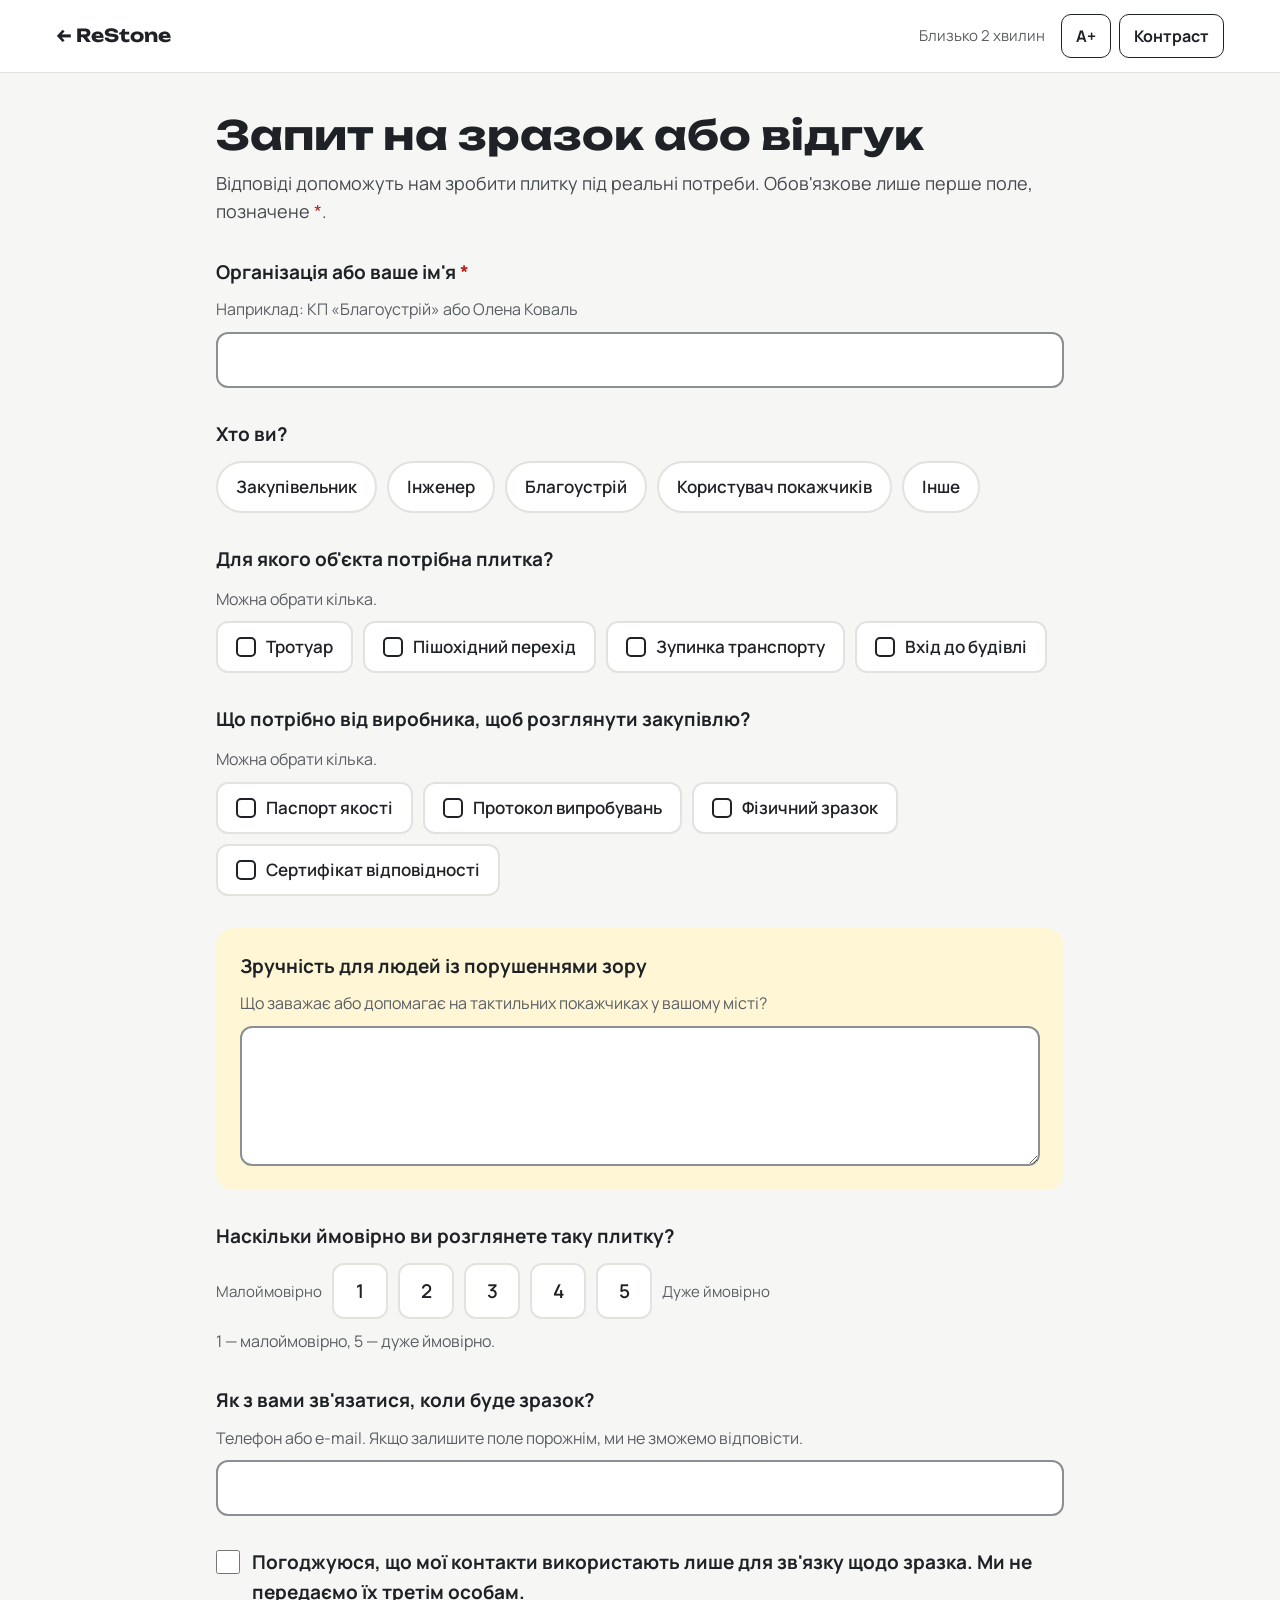
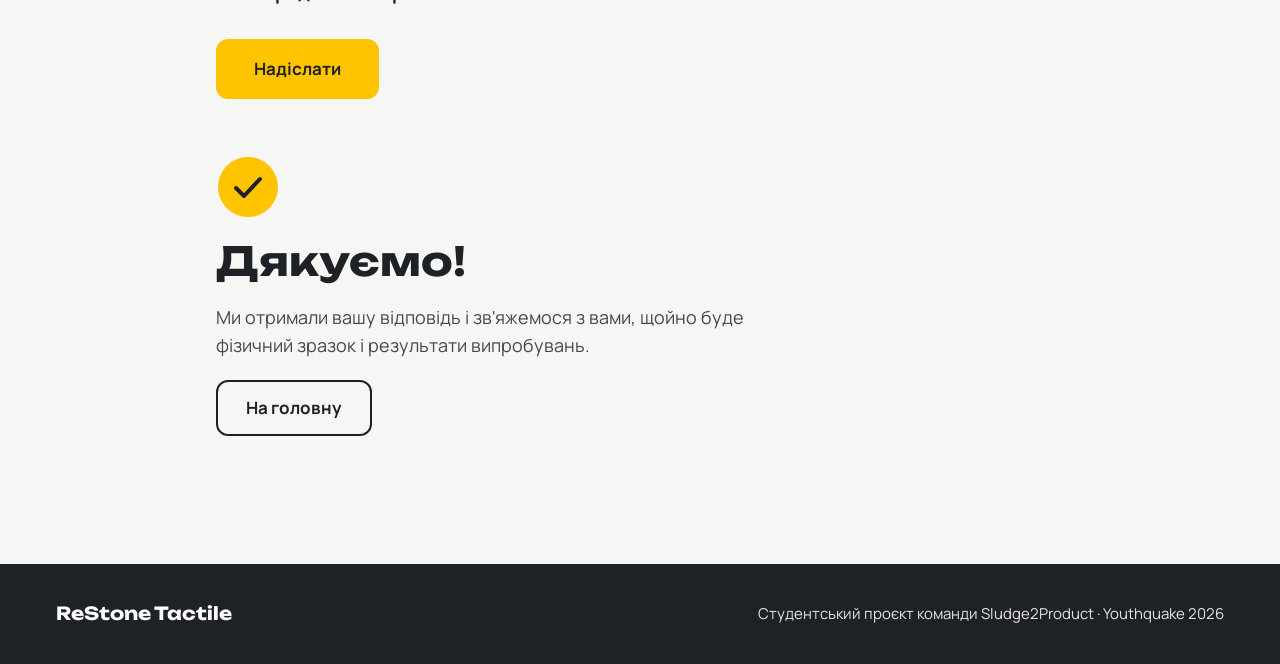
==== form.html @ ce175da4 "Сайт у корені репозиторію" ====
<!doctype html>
<html lang="uk">
<head>
<meta charset="utf-8">
<meta name="viewport" content="width=device-width, initial-scale=1">
<title>Запит на зразок або відгук — ReStone Tactile</title>
<meta name="description" content="Залиште запит на зразок тактильної плитки ReStone або розкажіть, що зручно на тактильних покажчиках у вашому місті.">
<meta name="theme-color" content="#FFC400">
<meta property="og:type" content="website">
<meta property="og:locale" content="uk_UA">
<meta property="og:title" content="Запит на зразок — ReStone Tactile">
<meta property="og:description" content="2 хвилини: розкажіть про об'єкт і потрібні документи.">
<meta property="og:image" content="img/og.jpg">
<link rel="icon" href="img/favicon.svg" type="image/svg+xml">
<script>
  (function () {
    try {
      var s = localStorage.getItem('rs-scale'); if (s && s !== '0') document.documentElement.setAttribute('data-scale', s);
      if (localStorage.getItem('rs-contrast') === 'high') document.documentElement.setAttribute('data-contrast', 'high');
    } catch (e) {}
  })();
</script>
<link rel="preconnect" href="https://fonts.googleapis.com">
<link rel="preconnect" href="https://fonts.gstatic.com" crossorigin>
<link href="https://fonts.googleapis.com/css2?family=Manrope:wght@400;500;600;700&family=Unbounded:wght@500;700&display=swap" rel="stylesheet">
<link rel="stylesheet" href="styles.css">
</head>
<body>
<a class="skip-link" href="#main">Перейти до форми</a>

<header class="site-header">
  <div class="wrap form-header-row">
    <a class="page-back" href="index.html"><span aria-hidden="true">←&nbsp;</span>ReStone<span class="visually-hidden"> — на головну</span></a>
    <span class="time-note">Близько 2 хвилин</span>
    <div class="tools">
      <button class="tool-btn" type="button" data-action="scale" aria-pressed="false" aria-label="Збільшити шрифт">A+</button>
      <button class="tool-btn" type="button" data-action="contrast" aria-pressed="false">Контраст</button>
    </div>
  </div>
</header>

<main id="main" class="form-page" tabindex="-1">

  <div id="form-view">
    <div class="form-head">
      <h1>Запит на зразок або відгук</h1>
      <p>Відповіді допоможуть нам зробити плитку під реальні потреби. Обов'язкове лише перше поле, позначене <span class="req" aria-hidden="true">*</span>.</p>
    </div>

    <div class="error-summary" id="error-summary" role="alert" tabindex="-1" hidden>
      <h2>Перевірте, будь ласка:</h2>
      <ul id="error-list"></ul>
    </div>

    <form class="form" id="request-form" novalidate>

      <div class="field">
        <label for="org">Організація або ваше ім'я <span class="req" aria-hidden="true">*</span></label>
        <span class="help" id="org-help">Наприклад: КП «Благоустрій» або Олена Коваль</span>
        <input class="input" id="org" name="org" type="text" autocomplete="organization" required aria-required="true" aria-describedby="org-help org-error">
        <span class="error-text" id="org-error"></span>
      </div>

      <fieldset class="field">
        <legend>Хто ви?</legend>
        <div class="choices">
          <label class="choice pill-choice"><input type="radio" name="role" value="Закупівельник"><span>Закупівельник</span></label>
          <label class="choice pill-choice"><input type="radio" name="role" value="Інженер"><span>Інженер</span></label>
          <label class="choice pill-choice"><input type="radio" name="role" value="Благоустрій"><span>Благоустрій</span></label>
          <label class="choice pill-choice"><input type="radio" name="role" value="Користувач покажчиків"><span>Користувач покажчиків</span></label>
          <label class="choice pill-choice"><input type="radio" name="role" value="Інше"><span>Інше</span></label>
        </div>
      </fieldset>

      <fieldset class="field">
        <legend>Для якого об'єкта потрібна плитка?</legend>
        <span class="help">Можна обрати кілька.</span>
        <div class="choices">
          <label class="choice"><input type="checkbox" name="objects" value="Тротуар"><span>Тротуар</span></label>
          <label class="choice"><input type="checkbox" name="objects" value="Пішохідний перехід"><span>Пішохідний перехід</span></label>
          <label class="choice"><input type="checkbox" name="objects" value="Зупинка транспорту"><span>Зупинка транспорту</span></label>
          <label class="choice"><input type="checkbox" name="objects" value="Вхід до будівлі"><span>Вхід до будівлі</span></label>
        </div>
      </fieldset>

      <fieldset class="field">
        <legend>Що потрібно від виробника, щоб розглянути закупівлю?</legend>
        <span class="help">Можна обрати кілька.</span>
        <div class="choices">
          <label class="choice"><input type="checkbox" name="docs" value="Паспорт якості"><span>Паспорт якості</span></label>
          <label class="choice"><input type="checkbox" name="docs" value="Протокол випробувань"><span>Протокол випробувань</span></label>
          <label class="choice"><input type="checkbox" name="docs" value="Фізичний зразок"><span>Фізичний зразок</span></label>
          <label class="choice"><input type="checkbox" name="docs" value="Сертифікат відповідності"><span>Сертифікат відповідності</span></label>
        </div>
      </fieldset>

      <div class="field hint-box">
        <label for="access">Зручність для людей із порушеннями зору</label>
        <span class="help" id="access-help">Що заважає або допомагає на тактильних покажчиках у вашому місті?</span>
        <textarea class="textarea" id="access" name="access" rows="4" maxlength="2000" aria-describedby="access-help"></textarea>
      </div>

      <fieldset class="field">
        <legend>Наскільки ймовірно ви розглянете таку плитку?</legend>
        <div class="scale">
          <span class="scale-label" aria-hidden="true">Малоймовірно</span>
          <label class="choice"><input type="radio" name="score" value="1"><span><span class="visually-hidden">Оцінка </span>1</span></label>
          <label class="choice"><input type="radio" name="score" value="2"><span><span class="visually-hidden">Оцінка </span>2</span></label>
          <label class="choice"><input type="radio" name="score" value="3"><span><span class="visually-hidden">Оцінка </span>3</span></label>
          <label class="choice"><input type="radio" name="score" value="4"><span><span class="visually-hidden">Оцінка </span>4</span></label>
          <label class="choice"><input type="radio" name="score" value="5"><span><span class="visually-hidden">Оцінка </span>5</span></label>
          <span class="scale-label" aria-hidden="true">Дуже ймовірно</span>
        </div>
        <span class="help">1 — малоймовірно, 5 — дуже ймовірно.</span>
      </fieldset>

      <div class="field">
        <label for="contact">Як з вами зв'язатися, коли буде зразок?</label>
        <span class="help" id="contact-help">Телефон або e-mail. Якщо залишите поле порожнім, ми не зможемо відповісти.</span>
        <input class="input" id="contact" name="contact" type="text" autocomplete="email" inputmode="email" aria-describedby="contact-help contact-error">
        <span class="error-text" id="contact-error"></span>
      </div>

      <div class="field">
        <label class="consent" for="consent">
          <input type="checkbox" id="consent" name="consent" value="так" aria-describedby="consent-error">
          <span>Погоджуюся, що мої контакти використають лише для зв'язку щодо зразка. Ми не передаємо їх третім особам.</span>
        </label>
        <span class="error-text" id="consent-error"></span>
      </div>

      <!-- Пастка для спам-ботів: людина це поле не бачить -->
      <div class="hp" aria-hidden="true">
        <label for="website">Не заповнюйте це поле</label>
        <input type="text" id="website" name="website" tabindex="-1" autocomplete="off">
      </div>

      <div class="submit-row">
        <button class="btn btn-primary" type="submit" id="submit-btn" style="min-height:60px;padding:0 36px">Надіслати</button>
        <span class="form-status" id="form-status" role="status" aria-live="polite"></span>
      </div>
    </form>
  </div>

  <div class="thanks" id="thanks-view" hidden>
    <svg width="64" height="64" viewBox="0 0 64 64" aria-hidden="true"><circle cx="32" cy="32" r="30" fill="#FFC400"/><path d="M20 33l8 8 16-17" fill="none" stroke="#1E2226" stroke-width="4" stroke-linecap="round" stroke-linejoin="round"/></svg>
    <h1 tabindex="-1" id="thanks-title">Дякуємо!</h1>
    <p>Ми отримали вашу відповідь і зв'яжемося з вами, щойно буде фізичний зразок і результати випробувань.</p>
    <a class="btn btn-outline" href="index.html">На головну</a>
  </div>

</main>

<footer class="site-footer">
  <div class="wrap footer-row">
    <span class="footer-brand">ReStone Tactile</span>
    <p>Студентський проєкт команди Sludge2Product · Youthquake 2026</p>
  </div>
</footer>

<script src="config.js"></script>
<script src="app.js" defer></script>
</body>
</html>
---- styles.css ----
/* ReStone Tactile — стилі. Mobile-first, без фреймворків. */

:root {
  --bg: #F6F6F4;
  --surface: #FFFFFF;
  --surface-2: #ECEBE6;
  --text: #1E2226;
  --text-2: #44494E;
  --text-3: #5A5F64;
  --line: #E2E2DE;
  --line-strong: #8A8F94;
  --accent: #FFC400;          /* лише як фон під темним текстом */
  --on-accent: #1E2226;
  --badge: #FFF1C2;
  --dark: #1E2226;
  --on-dark: #FFFFFF;
  --on-dark-2: #E4E4E0;
  --note: #F3F2F1;
  --hint: #FFF6D6;
  --error: #B3261E;
  --error-bg: #FDECEA;
  --focus: #1E2226;
  --radius: 12px;
  --radius-lg: 18px;
  --wrap: 1200px;
  --gutter: 16px;
  --font-head: "Unbounded", "Manrope", system-ui, sans-serif;
  --font-body: "Manrope", system-ui, -apple-system, "Segoe UI", Roboto, sans-serif;
}

/* Висококонтрастна тема (кнопка «Контраст») */
html[data-contrast="high"] {
  --bg: #000000;
  --surface: #000000;
  --surface-2: #111111;
  --text: #FFFFFF;
  --text-2: #FFFFFF;
  --text-3: #FFFFFF;
  --line: #FFFFFF;
  --line-strong: #FFFFFF;
  --accent: #FFD500;
  --on-accent: #000000;
  --badge: #FFD500;
  --dark: #000000;
  --on-dark: #FFFFFF;
  --on-dark-2: #FFFFFF;
  --note: #000000;
  --hint: #000000;
  --error: #FF8A80;
  --error-bg: #000000;
  --focus: #FFD500;
}
html[data-contrast="high"] .card,
html[data-contrast="high"] .note,
html[data-contrast="high"] .spec,
html[data-contrast="high"] .hint-box,
html[data-contrast="high"] .step-row,
html[data-contrast="high"] .tile-frame { border: 2px solid #FFFFFF; }
html[data-contrast="high"] .badge { color: #000000; }

*, *::before, *::after { box-sizing: border-box; }

html {
  font-size: 100%;
  -webkit-text-size-adjust: 100%;
  scroll-behavior: smooth;
}
html[data-scale="1"] { font-size: 115%; }
html[data-scale="2"] { font-size: 130%; }

body {
  margin: 0;
  background: var(--bg);
  color: var(--text);
  font-family: var(--font-body);
  font-size: 1.125rem;   /* 18px */
  line-height: 1.55;
}

img { max-width: 100%; height: auto; display: block; }
a { color: inherit; }
a:hover { text-decoration-thickness: 2px; }
h1, h2, h3 { margin: 0; line-height: 1.12; }
p { margin: 0; }

:focus-visible {
  outline: 3px solid var(--focus);
  outline-offset: 3px;
  border-radius: 4px;
}

.wrap {
  max-width: var(--wrap);
  margin: 0 auto;
  padding: 0 var(--gutter);
}

.skip-link {
  position: absolute;
  left: 8px;
  top: -100px;
  z-index: 100;
  padding: 12px 18px;
  background: var(--accent);
  color: var(--on-accent);
  font-weight: 700;
  border-radius: 8px;
}
.skip-link:focus { top: 8px; }

.visually-hidden {
  position: absolute !important;
  width: 1px; height: 1px;
  padding: 0; margin: -1px;
  overflow: hidden; clip: rect(0 0 0 0);
  white-space: nowrap; border: 0;
}

/* ---------- Кнопки ---------- */
.btn {
  display: inline-flex;
  align-items: center;
  justify-content: center;
  gap: 8px;
  min-height: 56px;
  padding: 0 28px;
  border-radius: var(--radius);
  border: 2px solid transparent;
  font: 700 1.0625rem/1.2 var(--font-body);
  text-decoration: none;
  cursor: pointer;
}
.btn-primary { background: var(--accent); color: var(--on-accent); }
.btn-primary:hover { filter: brightness(0.95); }
.btn-dark { background: var(--dark); color: var(--on-dark); }
html[data-contrast="high"] .btn-dark { border-color: #FFFFFF; }
.btn-outline { background: transparent; color: var(--text); border-color: var(--text); }
.btn-sm { min-height: 44px; padding: 0 16px; font-size: 1rem; border-radius: 10px; }

/* ---------- Шапка ---------- */
.site-header {
  position: sticky;
  top: 0;
  z-index: 50;
  background: var(--surface);
  border-bottom: 1px solid var(--line);
}
.header-row {
  display: flex;
  align-items: center;
  gap: 16px;
  min-height: 72px;
  flex-wrap: wrap;
  padding-top: 8px;
  padding-bottom: 8px;
}
.logo {
  display: inline-flex;
  align-items: center;
  gap: 10px;
  font-family: var(--font-head);
  font-weight: 700;
  font-size: 1.25rem;
  text-decoration: none;
  min-height: 44px;
}
.logo svg { flex: 0 0 auto; }

.nav-toggle {
  margin-left: auto;
  display: inline-flex;
  align-items: center;
  gap: 8px;
  min-height: 44px;
  padding: 0 14px;
  border: 1.5px solid var(--text);
  border-radius: 10px;
  background: var(--surface);
  color: var(--text);
  font: 600 1rem var(--font-body);
  cursor: pointer;
}
.nav-panel {
  display: none;
  flex-basis: 100%;
  flex-direction: column;
  gap: 16px;
  padding: 8px 0 16px;
}
.nav-panel.is-open { display: flex; }
.main-nav ul {
  list-style: none;
  margin: 0;
  padding: 0;
  display: flex;
  flex-direction: column;
  gap: 4px;
}
.main-nav a {
  display: flex;
  align-items: center;
  min-height: 48px;
  padding: 0 4px;
  font-weight: 500;
  font-size: 1.0625rem;
  text-decoration: none;
}
.main-nav a:hover { text-decoration: underline; }
.tools { display: flex; flex-wrap: wrap; gap: 8px; }
.tool-btn {
  min-height: 44px;
  min-width: 44px;
  padding: 0 14px;
  border: 1.5px solid var(--text);
  border-radius: 10px;
  background: var(--surface);
  color: var(--text);
  font: 700 1rem var(--font-body);
  cursor: pointer;
}
.tool-btn[aria-pressed="true"] { background: var(--text); color: var(--bg); }

@media (min-width: 960px) {
  .nav-toggle { display: none; }
  .nav-panel {
    display: flex;
    flex-basis: auto;
    flex: 1 1 auto;
    flex-direction: row;
    align-items: center;
    justify-content: space-between;
    padding: 0;
  }
  .main-nav { margin-left: 24px; }
  .main-nav ul { flex-direction: row; gap: 28px; }
}

/* ---------- Секції ---------- */
section[id], main[id] { scroll-margin-top: 96px; }
.section { padding: 56px 0; }
.section-white { background: var(--surface); border-top: 1px solid var(--line); border-bottom: 1px solid var(--line); }
.section-title {
  font-family: var(--font-head);
  font-weight: 500;
  font-size: 1.75rem;
  margin-bottom: 12px;
}
.section-lead { color: var(--text-3); font-size: 1.0625rem; margin-bottom: 28px; max-width: 40em; }

/* ---------- Hero ---------- */
.hero { padding: 40px 0 32px; }
.hero-grid { display: grid; gap: 40px; align-items: center; }
.hero-text { display: flex; flex-direction: column; gap: 22px; }
.pill {
  align-self: flex-start;
  padding: 8px 14px;
  border-radius: 999px;
  background: var(--surface);
  border: 1px solid var(--line);
  font-size: 0.9375rem;
  font-weight: 500;
}
.hero h1 {
  font-family: var(--font-head);
  font-weight: 700;
  font-size: 2.25rem;
  letter-spacing: -0.01em;
}
.hero-sub { font-size: 1.25rem; color: var(--text-2); max-width: 34em; }
.hero-actions { display: flex; flex-wrap: wrap; gap: 12px; padding-top: 4px; }

.tile-figure { margin: 0; display: flex; flex-direction: column; align-items: center; gap: 12px; }
.tile-frame {
  width: 100%;
  max-width: 520px;
  aspect-ratio: 1;
  background: var(--surface-2);
  border-radius: 28px;
  display: flex;
  align-items: center;
  justify-content: center;
  overflow: hidden;
}
.tile-frame img { width: 86%; }
.tile-figure figcaption { font-size: 0.9375rem; color: var(--text-3); }

@media (min-width: 960px) {
  .hero { padding: 72px 0 48px; }
  .hero-grid { grid-template-columns: 1.15fr 1fr; gap: 56px; }
  .hero h1 { font-size: 3.5rem; }
  .section { padding: 72px 0; }
  .section-title { font-size: 2.125rem; }
}

/* Анімації: лише поява і повільне «дихання» плитки */
@keyframes tileIn { from { opacity: 0; transform: translateY(16px); } to { opacity: 1; transform: none; } }
@keyframes tileFloat { 0%, 100% { transform: translateY(0); } 50% { transform: translateY(-7px); } }
.tile-frame { animation: tileIn .8s ease-out both; }
.tile-frame img { animation: tileFloat 7s ease-in-out 1s infinite; }
@media (prefers-reduced-motion: reduce) {
  html { scroll-behavior: auto; }
  .tile-frame, .tile-frame img { animation: none; }
}

/* ---------- Плашка «в розробці» ---------- */
.note {
  display: flex;
  gap: 16px;
  align-items: flex-start;
  padding: 22px 24px;
  background: var(--note);
  border-radius: var(--radius);
  border-left: 6px solid var(--text);
}
.note svg { flex: 0 0 auto; margin-top: 2px; }
.note p { font-size: 1.125rem; }

/* ---------- Кроки ---------- */
.steps { list-style: none; margin: 0; padding: 0; display: grid; gap: 20px; }
.steps li { display: flex; gap: 18px; align-items: flex-start; }
.step-num {
  flex: 0 0 52px;
  height: 52px;
  border-radius: 50%;
  background: var(--dark);
  color: var(--on-dark);
  display: flex;
  align-items: center;
  justify-content: center;
  font-family: var(--font-head);
  font-weight: 700;
  font-size: 1.25rem;
}
html[data-contrast="high"] .step-num { border: 2px solid #FFFFFF; }
.steps strong { display: block; font-size: 1.25rem; margin-bottom: 2px; }
.steps span { color: var(--text-2); }
@media (min-width: 960px) { .steps { grid-template-columns: repeat(3, 1fr); gap: 28px; } }

/* ---------- Картки ---------- */
.cards { display: grid; gap: 20px; }
.card {
  padding: 28px;
  border-radius: var(--radius-lg);
  background: var(--bg);
  display: flex;
  flex-direction: column;
  gap: 12px;
}
.card h3 { font-size: 1.375rem; }
.card p { color: var(--text-2); }
.card-dark { background: var(--dark); color: var(--on-dark); }
.card-dark h3 { color: var(--accent); }
.card-dark p { color: var(--on-dark-2); }
.card-dark a { color: var(--accent); font-weight: 700; display: inline-flex; min-height: 44px; align-items: center; }
@media (min-width: 960px) { .cards { grid-template-columns: repeat(3, 1fr); } }

/* ---------- Характеристики ---------- */
.specs-grid { display: grid; gap: 48px; }
@media (min-width: 960px) { .specs-grid { grid-template-columns: 1.3fr 1fr; } }
.spec {
  background: var(--surface);
  border: 1px solid var(--line);
  border-radius: var(--radius-lg);
  overflow-x: auto;
}
.spec table { width: 100%; border-collapse: collapse; }
.spec caption { text-align: left; padding: 18px 20px 0; color: var(--text-3); font-size: 0.9375rem; }
.spec th, .spec td { padding: 16px 20px; text-align: left; vertical-align: top; border-bottom: 1px solid var(--line); }
.spec tr:last-child th, .spec tr:last-child td { border-bottom: 0; }
.spec thead th { font-size: 0.9375rem; color: var(--text-3); font-weight: 600; }
.spec tbody th { font-weight: 500; }
.spec td.val { font-weight: 700; }
.badge {
  display: inline-block;
  padding: 4px 10px;
  border-radius: 999px;
  background: var(--badge);
  color: var(--text);
  font-size: 0.875rem;
  font-weight: 700;
  white-space: nowrap;
}

.path { list-style: none; margin: 0; padding: 0; display: flex; flex-direction: column; gap: 12px; }
.step-row {
  display: flex;
  gap: 16px;
  align-items: center;
  padding: 18px 20px;
  border-radius: 14px;
  background: var(--surface);
  border: 1px solid var(--line);
}
.step-row b { font-family: var(--font-head); font-size: 1.25rem; min-width: 1.2em; }
.step-row.is-now { background: var(--accent); color: var(--on-accent); border-color: var(--accent); font-weight: 700; }

/* ---------- Підвал ---------- */
.site-footer { background: var(--dark); color: var(--on-dark-2); }
html[data-contrast="high"] .site-footer { border-top: 2px solid #FFFFFF; }
.footer-row {
  display: flex;
  flex-wrap: wrap;
  gap: 16px 32px;
  justify-content: space-between;
  align-items: center;
  padding-top: 36px;
  padding-bottom: 36px;
}
.footer-brand { font-family: var(--font-head); font-weight: 700; color: var(--on-dark); font-size: 1.125rem; }
.site-footer p { font-size: 0.9375rem; }
.site-footer a { color: var(--on-dark); }

/* ---------- Форма ---------- */
.form-page { max-width: 880px; margin: 0 auto; padding: 40px var(--gutter) 72px; }
.form-head { display: flex; flex-direction: column; gap: 12px; margin-bottom: 32px; }
.form-head h1 { font-family: var(--font-head); font-weight: 700; font-size: 2rem; }
.form-head p { color: var(--text-2); }
@media (min-width: 960px) { .form-head h1 { font-size: 2.5rem; } }

.form { display: flex; flex-direction: column; gap: 32px; }
.field { display: flex; flex-direction: column; gap: 10px; }
.field > label, legend { font-size: 1.1875rem; font-weight: 700; }
.req { color: var(--error); }
html[data-contrast="high"] .req { color: var(--accent); }
.help { font-size: 1rem; color: var(--text-3); }
fieldset { border: 0; margin: 0; padding: 0; min-width: 0; }
legend { padding: 0 0 12px; }

.input, .textarea {
  width: 100%;
  min-height: 56px;
  padding: 0 18px;
  border: 2px solid var(--line-strong);
  border-radius: var(--radius);
  background: var(--surface);
  color: var(--text);
  font: 400 1.125rem var(--font-body);
}
.textarea { padding: 14px 18px; min-height: 140px; resize: vertical; line-height: 1.5; }
.input:focus-visible, .textarea:focus-visible { outline-offset: 1px; }
.input[aria-invalid="true"] { border-color: var(--error); }

.choices { display: flex; flex-wrap: wrap; gap: 10px; }
.choice { position: relative; }
.choice input {
  position: absolute;
  opacity: 0;
  width: 1px; height: 1px;
}
.choice span {
  display: inline-flex;
  align-items: center;
  gap: 10px;
  min-height: 52px;
  padding: 0 18px;
  border: 2px solid var(--line);
  border-radius: var(--radius);
  background: var(--surface);
  font-size: 1.0625rem;
  font-weight: 600;
  cursor: pointer;
}
.choice.pill-choice span { border-radius: 999px; }
.choice input:checked + span { background: var(--text); color: var(--bg); border-color: var(--text); }
.choice input:focus-visible + span { outline: 3px solid var(--focus); outline-offset: 3px; }
.choice input[type="checkbox"] + span::before {
  content: "";
  width: 20px; height: 20px;
  border: 2px solid currentColor;
  border-radius: 5px;
  flex: 0 0 auto;
}
.choice input[type="checkbox"]:checked + span::before {
  background: var(--accent);
  border-color: var(--accent);
  box-shadow: inset 0 0 0 3px var(--text);
}

.scale { display: flex; flex-wrap: wrap; gap: 10px; align-items: center; }
.scale .choice span { width: 56px; min-height: 56px; justify-content: center; padding: 0; font-size: 1.1875rem; }
.scale .choice input:checked + span { background: var(--accent); color: var(--on-accent); border-color: var(--text); }
.scale-label { font-size: 0.9375rem; color: var(--text-3); }

.hint-box { padding: 24px; background: var(--hint); border-radius: var(--radius-lg); }

.consent { display: flex; gap: 12px; align-items: flex-start; font-size: 1rem; }
.consent input { width: 24px; height: 24px; margin: 2px 0 0; flex: 0 0 auto; accent-color: var(--text); }

.error-text { color: var(--error); font-weight: 600; font-size: 1rem; }
.error-text:empty { display: none; }
.error-summary {
  margin-bottom: 28px;
  padding: 20px 24px;
  border: 3px solid var(--error);
  border-radius: var(--radius);
  background: var(--error-bg);
}
.error-summary h2 { font-size: 1.25rem; margin-bottom: 8px; }
.error-summary ul { margin: 0; padding-left: 20px; }
.error-summary a { font-weight: 700; color: var(--error); }

.hp { position: absolute; left: -9999px; width: 1px; height: 1px; overflow: hidden; }

.submit-row { display: flex; flex-wrap: wrap; gap: 16px; align-items: center; }
.btn[disabled] { opacity: .6; cursor: wait; }
.form-status { font-weight: 600; }

.thanks { display: flex; flex-direction: column; gap: 20px; align-items: flex-start; padding: 56px 0; }
.thanks h1 { font-family: var(--font-head); font-weight: 700; font-size: 2.5rem; }
.thanks p { color: var(--text-2); max-width: 32em; }

.page-back { display: inline-flex; align-items: center; min-height: 44px; font-family: var(--font-head); font-weight: 700; text-decoration: none; }
.time-note { font-size: 0.9375rem; color: var(--text-3); margin-left: auto; }
.form-header-row { display: flex; align-items: center; gap: 16px; flex-wrap: wrap; min-height: 72px; }

/* Сітки: дозволити вмісту стискатися */
.hero-grid > *, .specs-grid > * { min-width: 0; }

/* Таблиця характеристик на вузьких екранах — картками */
@media (max-width: 599px) {
  .spec thead { position: absolute; width: 1px; height: 1px; overflow: hidden; clip: rect(0 0 0 0); }
  .spec table, .spec tbody, .spec tr, .spec th, .spec td { display: block; }
  .spec tr { padding: 16px 20px; border-bottom: 1px solid var(--line); }
  .spec tr:last-child { border-bottom: 0; }
  .spec th, .spec td { padding: 0; border: 0; }
  .spec tbody th { color: var(--text-3); font-size: 1rem; margin-bottom: 4px; }
  .spec td.empty { display: none; }
  .spec td + td { margin-top: 8px; }
}

/* Цифри кроків завжди світлі на темному колі */
.steps .step-num { color: var(--on-dark); }
@media (max-width: 599px) {
  .spec caption { display: block; width: auto; padding: 16px 20px 4px; }
}
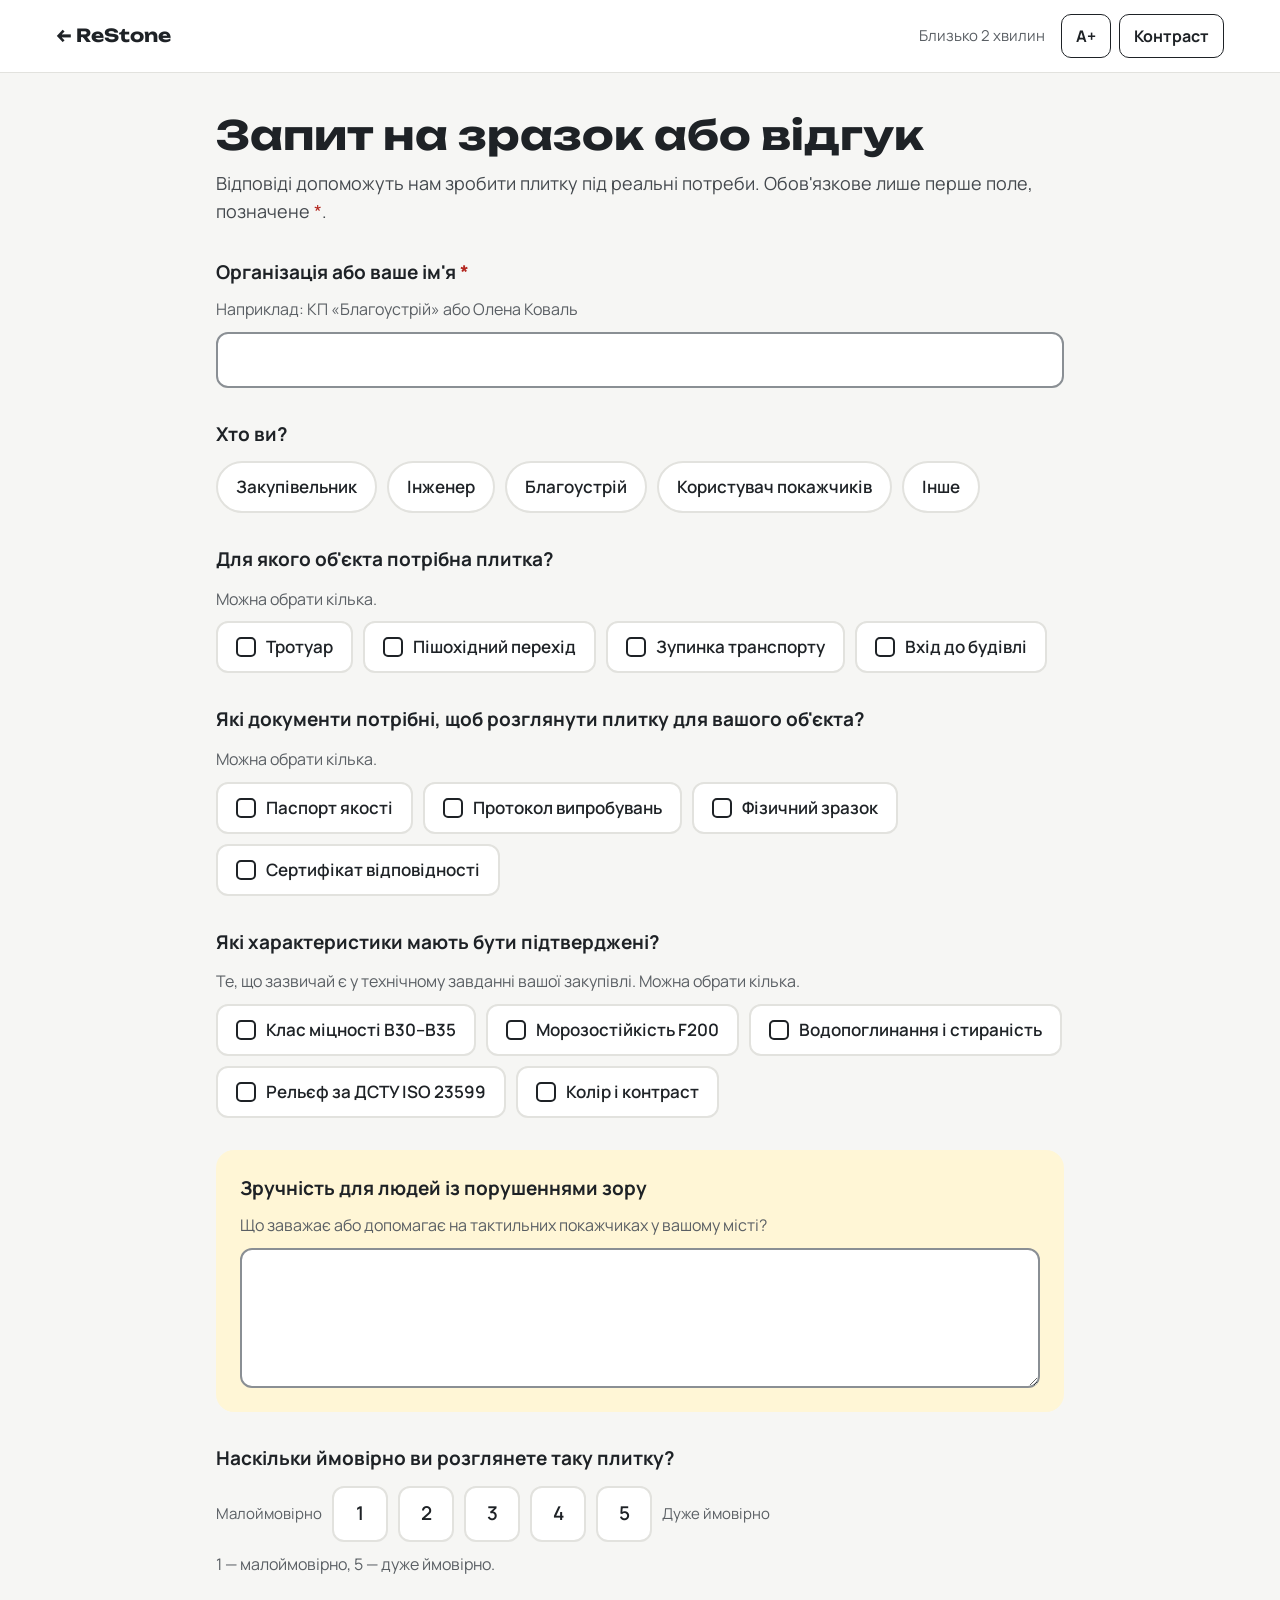
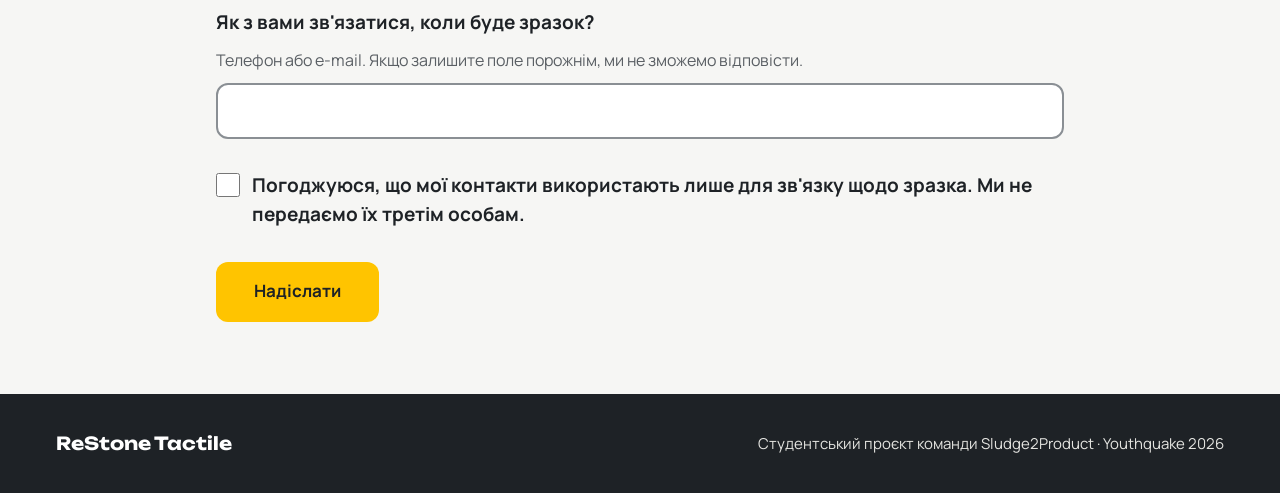
==== commit 4162da63: "Refactor HTML structure and improve accessibility features in index.html" ====
--- a/form.html
+++ b/form.html
@@ -1,164 +1,216 @@
 <!doctype html>
 <html lang="uk">
+
 <head>
-<meta charset="utf-8">
-<meta name="viewport" content="width=device-width, initial-scale=1">
-<title>Запит на зразок або відгук — ReStone Tactile</title>
-<meta name="description" content="Залиште запит на зразок тактильної плитки ReStone або розкажіть, що зручно на тактильних покажчиках у вашому місті.">
-<meta name="theme-color" content="#FFC400">
-<meta property="og:type" content="website">
-<meta property="og:locale" content="uk_UA">
-<meta property="og:title" content="Запит на зразок — ReStone Tactile">
-<meta property="og:description" content="2 хвилини: розкажіть про об'єкт і потрібні документи.">
-<meta property="og:image" content="img/og.jpg">
-<link rel="icon" href="img/favicon.svg" type="image/svg+xml">
-<script>
-  (function () {
-    try {
-      var s = localStorage.getItem('rs-scale'); if (s && s !== '0') document.documentElement.setAttribute('data-scale', s);
-      if (localStorage.getItem('rs-contrast') === 'high') document.documentElement.setAttribute('data-contrast', 'high');
-    } catch (e) {}
-  })();
-</script>
-<link rel="preconnect" href="https://fonts.googleapis.com">
-<link rel="preconnect" href="https://fonts.gstatic.com" crossorigin>
-<link href="https://fonts.googleapis.com/css2?family=Manrope:wght@400;500;600;700&family=Unbounded:wght@500;700&display=swap" rel="stylesheet">
-<link rel="stylesheet" href="styles.css">
+  <meta charset="utf-8">
+  <meta name="viewport" content="width=device-width, initial-scale=1">
+  <title>Запит на зразок або відгук — ReStone Tactile</title>
+  <meta name="description"
+    content="Залиште запит на зразок тактильної плитки ReStone або розкажіть, що зручно на тактильних покажчиках у вашому місті.">
+  <meta name="theme-color" content="#FFC400">
+  <meta property="og:type" content="website">
+  <meta property="og:locale" content="uk_UA">
+  <meta property="og:title" content="Запит на зразок — ReStone Tactile">
+  <meta property="og:description" content="2 хвилини: розкажіть про об'єкт і потрібні документи.">
+  <meta property="og:image" content="img/og.jpg">
+  <link rel="icon" href="img/favicon.svg" type="image/svg+xml">
+  <script>
+    (function () {
+      try {
+        var s = localStorage.getItem('rs-scale'); if (s && s !== '0') document.documentElement.setAttribute('data-scale', s);
+        if (localStorage.getItem('rs-contrast') === 'high') document.documentElement.setAttribute('data-contrast', 'high');
+      } catch (e) { }
+    })();
+  </script>
+  <link rel="preconnect" href="https://fonts.googleapis.com">
+  <link rel="preconnect" href="https://fonts.gstatic.com" crossorigin>
+  <link
+    href="https://fonts.googleapis.com/css2?family=Manrope:wght@400;500;600;700&family=Unbounded:wght@500;700&display=swap"
+    rel="stylesheet">
+  <link rel="stylesheet" href="styles.css">
 </head>
+
 <body>
-<a class="skip-link" href="#main">Перейти до форми</a>
-
-<header class="site-header">
-  <div class="wrap form-header-row">
-    <a class="page-back" href="index.html"><span aria-hidden="true">←&nbsp;</span>ReStone<span class="visually-hidden"> — на головну</span></a>
-    <span class="time-note">Близько 2 хвилин</span>
-    <div class="tools">
-      <button class="tool-btn" type="button" data-action="scale" aria-pressed="false" aria-label="Збільшити шрифт">A+</button>
-      <button class="tool-btn" type="button" data-action="contrast" aria-pressed="false">Контраст</button>
-    </div>
-  </div>
-</header>
-
-<main id="main" class="form-page" tabindex="-1">
-
-  <div id="form-view">
-    <div class="form-head">
-      <h1>Запит на зразок або відгук</h1>
-      <p>Відповіді допоможуть нам зробити плитку під реальні потреби. Обов'язкове лише перше поле, позначене <span class="req" aria-hidden="true">*</span>.</p>
-    </div>
-
-    <div class="error-summary" id="error-summary" role="alert" tabindex="-1" hidden>
-      <h2>Перевірте, будь ласка:</h2>
-      <ul id="error-list"></ul>
-    </div>
-
-    <form class="form" id="request-form" novalidate>
-
-      <div class="field">
-        <label for="org">Організація або ваше ім'я <span class="req" aria-hidden="true">*</span></label>
-        <span class="help" id="org-help">Наприклад: КП «Благоустрій» або Олена Коваль</span>
-        <input class="input" id="org" name="org" type="text" autocomplete="organization" required aria-required="true" aria-describedby="org-help org-error">
-        <span class="error-text" id="org-error"></span>
+  <a class="skip-link" href="#main">Перейти до форми</a>
+
+  <header class="site-header">
+    <div class="wrap form-header-row">
+      <a class="page-back" href="index.html"><span aria-hidden="true">←&nbsp;</span>ReStone<span
+          class="visually-hidden"> — на головну</span></a>
+      <span class="time-note">Близько 2 хвилин</span>
+      <div class="tools">
+        <button class="tool-btn" type="button" data-action="scale" aria-pressed="false"
+          aria-label="Збільшити шрифт">A+</button>
+        <button class="tool-btn" type="button" data-action="contrast" aria-pressed="false">Контраст</button>
       </div>
-
-      <fieldset class="field">
-        <legend>Хто ви?</legend>
-        <div class="choices">
-          <label class="choice pill-choice"><input type="radio" name="role" value="Закупівельник"><span>Закупівельник</span></label>
-          <label class="choice pill-choice"><input type="radio" name="role" value="Інженер"><span>Інженер</span></label>
-          <label class="choice pill-choice"><input type="radio" name="role" value="Благоустрій"><span>Благоустрій</span></label>
-          <label class="choice pill-choice"><input type="radio" name="role" value="Користувач покажчиків"><span>Користувач покажчиків</span></label>
-          <label class="choice pill-choice"><input type="radio" name="role" value="Інше"><span>Інше</span></label>
-        </div>
-      </fieldset>
-
-      <fieldset class="field">
-        <legend>Для якого об'єкта потрібна плитка?</legend>
-        <span class="help">Можна обрати кілька.</span>
-        <div class="choices">
-          <label class="choice"><input type="checkbox" name="objects" value="Тротуар"><span>Тротуар</span></label>
-          <label class="choice"><input type="checkbox" name="objects" value="Пішохідний перехід"><span>Пішохідний перехід</span></label>
-          <label class="choice"><input type="checkbox" name="objects" value="Зупинка транспорту"><span>Зупинка транспорту</span></label>
-          <label class="choice"><input type="checkbox" name="objects" value="Вхід до будівлі"><span>Вхід до будівлі</span></label>
-        </div>
-      </fieldset>
-
-      <fieldset class="field">
-        <legend>Що потрібно від виробника, щоб розглянути закупівлю?</legend>
-        <span class="help">Можна обрати кілька.</span>
-        <div class="choices">
-          <label class="choice"><input type="checkbox" name="docs" value="Паспорт якості"><span>Паспорт якості</span></label>
-          <label class="choice"><input type="checkbox" name="docs" value="Протокол випробувань"><span>Протокол випробувань</span></label>
-          <label class="choice"><input type="checkbox" name="docs" value="Фізичний зразок"><span>Фізичний зразок</span></label>
-          <label class="choice"><input type="checkbox" name="docs" value="Сертифікат відповідності"><span>Сертифікат відповідності</span></label>
-        </div>
-      </fieldset>
-
-      <div class="field hint-box">
-        <label for="access">Зручність для людей із порушеннями зору</label>
-        <span class="help" id="access-help">Що заважає або допомагає на тактильних покажчиках у вашому місті?</span>
-        <textarea class="textarea" id="access" name="access" rows="4" maxlength="2000" aria-describedby="access-help"></textarea>
+    </div>
+  </header>
+
+  <main id="main" class="form-page" tabindex="-1">
+
+    <div id="form-view">
+      <div class="form-head">
+        <h1>Запит на зразок або відгук</h1>
+        <p>Відповіді допоможуть нам зробити плитку під реальні потреби. Обов'язкове лише перше поле, позначене <span
+            class="req" aria-hidden="true">*</span>.</p>
       </div>
 
-      <fieldset class="field">
-        <legend>Наскільки ймовірно ви розглянете таку плитку?</legend>
-        <div class="scale">
-          <span class="scale-label" aria-hidden="true">Малоймовірно</span>
-          <label class="choice"><input type="radio" name="score" value="1"><span><span class="visually-hidden">Оцінка </span>1</span></label>
-          <label class="choice"><input type="radio" name="score" value="2"><span><span class="visually-hidden">Оцінка </span>2</span></label>
-          <label class="choice"><input type="radio" name="score" value="3"><span><span class="visually-hidden">Оцінка </span>3</span></label>
-          <label class="choice"><input type="radio" name="score" value="4"><span><span class="visually-hidden">Оцінка </span>4</span></label>
-          <label class="choice"><input type="radio" name="score" value="5"><span><span class="visually-hidden">Оцінка </span>5</span></label>
-          <span class="scale-label" aria-hidden="true">Дуже ймовірно</span>
-        </div>
-        <span class="help">1 — малоймовірно, 5 — дуже ймовірно.</span>
-      </fieldset>
-
-      <div class="field">
-        <label for="contact">Як з вами зв'язатися, коли буде зразок?</label>
-        <span class="help" id="contact-help">Телефон або e-mail. Якщо залишите поле порожнім, ми не зможемо відповісти.</span>
-        <input class="input" id="contact" name="contact" type="text" autocomplete="email" inputmode="email" aria-describedby="contact-help contact-error">
-        <span class="error-text" id="contact-error"></span>
+      <div class="error-summary" id="error-summary" role="alert" tabindex="-1" hidden>
+        <h2>Перевірте, будь ласка:</h2>
+        <ul id="error-list"></ul>
       </div>
 
-      <div class="field">
-        <label class="consent" for="consent">
-          <input type="checkbox" id="consent" name="consent" value="так" aria-describedby="consent-error">
-          <span>Погоджуюся, що мої контакти використають лише для зв'язку щодо зразка. Ми не передаємо їх третім особам.</span>
-        </label>
-        <span class="error-text" id="consent-error"></span>
-      </div>
-
-      <!-- Пастка для спам-ботів: людина це поле не бачить -->
-      <div class="hp" aria-hidden="true">
-        <label for="website">Не заповнюйте це поле</label>
-        <input type="text" id="website" name="website" tabindex="-1" autocomplete="off">
-      </div>
-
-      <div class="submit-row">
-        <button class="btn btn-primary" type="submit" id="submit-btn" style="min-height:60px;padding:0 36px">Надіслати</button>
-        <span class="form-status" id="form-status" role="status" aria-live="polite"></span>
-      </div>
-    </form>
-  </div>
-
-  <div class="thanks" id="thanks-view" hidden>
-    <svg width="64" height="64" viewBox="0 0 64 64" aria-hidden="true"><circle cx="32" cy="32" r="30" fill="#FFC400"/><path d="M20 33l8 8 16-17" fill="none" stroke="#1E2226" stroke-width="4" stroke-linecap="round" stroke-linejoin="round"/></svg>
-    <h1 tabindex="-1" id="thanks-title">Дякуємо!</h1>
-    <p>Ми отримали вашу відповідь і зв'яжемося з вами, щойно буде фізичний зразок і результати випробувань.</p>
-    <a class="btn btn-outline" href="index.html">На головну</a>
-  </div>
-
-</main>
-
-<footer class="site-footer">
-  <div class="wrap footer-row">
-    <span class="footer-brand">ReStone Tactile</span>
-    <p>Студентський проєкт команди Sludge2Product · Youthquake 2026</p>
-  </div>
-</footer>
-
-<script src="config.js"></script>
-<script src="app.js" defer></script>
+      <form class="form" id="request-form" novalidate>
+
+        <div class="field">
+          <label for="org">Організація або ваше ім'я <span class="req" aria-hidden="true">*</span></label>
+          <span class="help" id="org-help">Наприклад: КП «Благоустрій» або Олена Коваль</span>
+          <input class="input" id="org" name="org" type="text" autocomplete="organization" required aria-required="true"
+            aria-describedby="org-help org-error">
+          <span class="error-text" id="org-error"></span>
+        </div>
+
+        <fieldset class="field">
+          <legend>Хто ви?</legend>
+          <div class="choices">
+            <label class="choice pill-choice"><input type="radio" name="role"
+                value="Закупівельник"><span>Закупівельник</span></label>
+            <label class="choice pill-choice"><input type="radio" name="role"
+                value="Інженер"><span>Інженер</span></label>
+            <label class="choice pill-choice"><input type="radio" name="role"
+                value="Благоустрій"><span>Благоустрій</span></label>
+            <label class="choice pill-choice"><input type="radio" name="role"
+                value="Користувач покажчиків"><span>Користувач покажчиків</span></label>
+            <label class="choice pill-choice"><input type="radio" name="role" value="Інше"><span>Інше</span></label>
+          </div>
+        </fieldset>
+
+        <fieldset class="field">
+          <legend>Для якого об'єкта потрібна плитка?</legend>
+          <span class="help">Можна обрати кілька.</span>
+          <div class="choices">
+            <label class="choice"><input type="checkbox" name="objects" value="Тротуар"><span>Тротуар</span></label>
+            <label class="choice"><input type="checkbox" name="objects" value="Пішохідний перехід"><span>Пішохідний
+                перехід</span></label>
+            <label class="choice"><input type="checkbox" name="objects" value="Зупинка транспорту"><span>Зупинка
+                транспорту</span></label>
+            <label class="choice"><input type="checkbox" name="objects" value="Вхід до будівлі"><span>Вхід до
+                будівлі</span></label>
+          </div>
+        </fieldset>
+
+        <fieldset class="field">
+          <legend>Які документи потрібні, щоб розглянути плитку для вашого об'єкта?</legend>
+          <span class="help">Можна обрати кілька.</span>
+          <div class="choices">
+            <label class="choice"><input type="checkbox" name="docs" value="Паспорт якості"><span>Паспорт
+                якості</span></label>
+            <label class="choice"><input type="checkbox" name="docs" value="Протокол випробувань"><span>Протокол
+                випробувань</span></label>
+            <label class="choice"><input type="checkbox" name="docs" value="Фізичний зразок"><span>Фізичний
+                зразок</span></label>
+            <label class="choice"><input type="checkbox" name="docs" value="Сертифікат відповідності"><span>Сертифікат
+                відповідності</span></label>
+          </div>
+        </fieldset>
+
+        <fieldset class="field">
+          <legend>Які характеристики мають бути підтверджені?</legend>
+          <span class="help">Те, що зазвичай є у технічному завданні вашої закупівлі. Можна обрати кілька.</span>
+          <div class="choices">
+            <label class="choice"><input type="checkbox" name="docs" value="Клас міцності B30–B35"><span>Клас міцності
+                B30–B35</span></label>
+            <label class="choice"><input type="checkbox" name="docs" value="Морозостійкість F200"><span>Морозостійкість
+                F200</span></label>
+            <label class="choice"><input type="checkbox" name="docs"
+                value="Водопоглинання і стираність"><span>Водопоглинання і стираність</span></label>
+            <label class="choice"><input type="checkbox" name="docs" value="Рельєф за ДСТУ ISO 23599"><span>Рельєф за
+                ДСТУ ISO 23599</span></label>
+            <label class="choice"><input type="checkbox" name="docs" value="Колір і контраст"><span>Колір і
+                контраст</span></label>
+          </div>
+        </fieldset>
+
+        <div class="field hint-box">
+          <label for="access">Зручність для людей із порушеннями зору</label>
+          <span class="help" id="access-help">Що заважає або допомагає на тактильних покажчиках у вашому місті?</span>
+          <textarea class="textarea" id="access" name="access" rows="4" maxlength="2000"
+            aria-describedby="access-help"></textarea>
+        </div>
+
+        <fieldset class="field">
+          <legend>Наскільки ймовірно ви розглянете таку плитку?</legend>
+          <div class="scale">
+            <span class="scale-label" aria-hidden="true">Малоймовірно</span>
+            <label class="choice"><input type="radio" name="score" value="1"><span><span class="visually-hidden">Оцінка
+                </span>1</span></label>
+            <label class="choice"><input type="radio" name="score" value="2"><span><span class="visually-hidden">Оцінка
+                </span>2</span></label>
+            <label class="choice"><input type="radio" name="score" value="3"><span><span class="visually-hidden">Оцінка
+                </span>3</span></label>
+            <label class="choice"><input type="radio" name="score" value="4"><span><span class="visually-hidden">Оцінка
+                </span>4</span></label>
+            <label class="choice"><input type="radio" name="score" value="5"><span><span class="visually-hidden">Оцінка
+                </span>5</span></label>
+            <span class="scale-label" aria-hidden="true">Дуже ймовірно</span>
+          </div>
+          <span class="help">1 — малоймовірно, 5 — дуже ймовірно.</span>
+        </fieldset>
+
+        <div class="field">
+          <label for="contact">Як з вами зв'язатися, коли буде зразок?</label>
+          <span class="help" id="contact-help">Телефон або e-mail. Якщо залишите поле порожнім, ми не зможемо
+            відповісти.</span>
+          <input class="input" id="contact" name="contact" type="text" autocomplete="email" inputmode="email"
+            aria-describedby="contact-help contact-error">
+          <span class="error-text" id="contact-error"></span>
+        </div>
+
+        <div class="field">
+          <label class="consent" for="consent">
+            <input type="checkbox" id="consent" name="consent" value="так" aria-describedby="consent-error">
+            <span>Погоджуюся, що мої контакти використають лише для зв'язку щодо зразка. Ми не передаємо їх третім
+              особам.</span>
+          </label>
+          <span class="error-text" id="consent-error"></span>
+        </div>
+
+        <!-- Пастка для спам-ботів: людина це поле не бачить -->
+        <div class="hp" aria-hidden="true">
+          <label for="website">Не заповнюйте це поле</label>
+          <input type="text" id="website" name="website" tabindex="-1" autocomplete="off">
+        </div>
+
+        <div class="submit-row">
+          <button class="btn btn-primary" type="submit" id="submit-btn"
+            style="min-height:60px;padding:0 36px">Надіслати</button>
+          <span class="form-status" id="form-status" role="status" aria-live="polite"></span>
+        </div>
+      </form>
+    </div>
+
+    <div class="thanks" id="thanks-view" hidden>
+      <svg width="64" height="64" viewBox="0 0 64 64" aria-hidden="true">
+        <circle cx="32" cy="32" r="30" fill="#FFC400" />
+        <path d="M20 33l8 8 16-17" fill="none" stroke="#1E2226" stroke-width="4" stroke-linecap="round"
+          stroke-linejoin="round" />
+      </svg>
+      <h1 tabindex="-1" id="thanks-title">Дякуємо!</h1>
+      <p>Ми отримали вашу відповідь і зв'яжемося з вами, щойно буде фізичний зразок і результати випробувань.</p>
+      <a class="btn btn-outline" href="index.html">На головну</a>
+    </div>
+
+  </main>
+
+  <footer class="site-footer">
+    <div class="wrap footer-row">
+      <span class="footer-brand">ReStone Tactile</span>
+      <p>Студентський проєкт команди Sludge2Product · Youthquake 2026</p>
+    </div>
+  </footer>
+
+  <script src="config.js"></script>
+  <script src="app.js" defer></script>
 </body>
-</html>
+
+</html>
--- a/styles.css
+++ b/styles.css
@@ -1,4 +1,9 @@
 /* ReStone Tactile — стилі. Mobile-first, без фреймворків. */
+
+/* Атрибут hidden завжди ховає елемент, навіть якщо в нього є display */
+[hidden] {
+  display: none !important;
+}
 
 :root {
   --bg: #F6F6F4;
@@ -9,7 +14,8 @@
   --text-3: #5A5F64;
   --line: #E2E2DE;
   --line-strong: #8A8F94;
-  --accent: #FFC400;          /* лише як фон під темним текстом */
+  --accent: #FFC400;
+  /* лише як фон під темним текстом */
   --on-accent: #1E2226;
   --badge: #FFF1C2;
   --dark: #1E2226;
@@ -50,38 +56,74 @@
   --error-bg: #000000;
   --focus: #FFD500;
 }
+
 html[data-contrast="high"] .card,
 html[data-contrast="high"] .note,
 html[data-contrast="high"] .spec,
 html[data-contrast="high"] .hint-box,
 html[data-contrast="high"] .step-row,
-html[data-contrast="high"] .tile-frame { border: 2px solid #FFFFFF; }
-html[data-contrast="high"] .badge { color: #000000; }
-
-*, *::before, *::after { box-sizing: border-box; }
+html[data-contrast="high"] .tile-frame {
+  border: 2px solid #FFFFFF;
+}
+
+html[data-contrast="high"] .badge {
+  color: #000000;
+}
+
+*,
+*::before,
+*::after {
+  box-sizing: border-box;
+}
 
 html {
   font-size: 100%;
   -webkit-text-size-adjust: 100%;
   scroll-behavior: smooth;
 }
-html[data-scale="1"] { font-size: 115%; }
-html[data-scale="2"] { font-size: 130%; }
+
+html[data-scale="1"] {
+  font-size: 115%;
+}
+
+html[data-scale="2"] {
+  font-size: 130%;
+}
 
 body {
   margin: 0;
   background: var(--bg);
   color: var(--text);
   font-family: var(--font-body);
-  font-size: 1.125rem;   /* 18px */
+  font-size: 1.125rem;
+  /* 18px */
   line-height: 1.55;
 }
 
-img { max-width: 100%; height: auto; display: block; }
-a { color: inherit; }
-a:hover { text-decoration-thickness: 2px; }
-h1, h2, h3 { margin: 0; line-height: 1.12; }
-p { margin: 0; }
+img {
+  max-width: 100%;
+  height: auto;
+  display: block;
+}
+
+a {
+  color: inherit;
+}
+
+a:hover {
+  text-decoration-thickness: 2px;
+}
+
+h1,
+h2,
+h3 {
+  margin: 0;
+  line-height: 1.12;
+}
+
+p {
+  margin: 0;
+}
 
 :focus-visible {
   outline: 3px solid var(--focus);
@@ -106,14 +148,21 @@
   font-weight: 700;
   border-radius: 8px;
 }
-.skip-link:focus { top: 8px; }
+
+.skip-link:focus {
+  top: 8px;
+}
 
 .visually-hidden {
   position: absolute !important;
-  width: 1px; height: 1px;
-  padding: 0; margin: -1px;
-  overflow: hidden; clip: rect(0 0 0 0);
-  white-space: nowrap; border: 0;
+  width: 1px;
+  height: 1px;
+  padding: 0;
+  margin: -1px;
+  overflow: hidden;
+  clip: rect(0 0 0 0);
+  white-space: nowrap;
+  border: 0;
 }
 
 /* ---------- Кнопки ---------- */
@@ -130,12 +179,37 @@
   text-decoration: none;
   cursor: pointer;
 }
-.btn-primary { background: var(--accent); color: var(--on-accent); }
-.btn-primary:hover { filter: brightness(0.95); }
-.btn-dark { background: var(--dark); color: var(--on-dark); }
-html[data-contrast="high"] .btn-dark { border-color: #FFFFFF; }
-.btn-outline { background: transparent; color: var(--text); border-color: var(--text); }
-.btn-sm { min-height: 44px; padding: 0 16px; font-size: 1rem; border-radius: 10px; }
+
+.btn-primary {
+  background: var(--accent);
+  color: var(--on-accent);
+}
+
+.btn-primary:hover {
+  filter: brightness(0.95);
+}
+
+.btn-dark {
+  background: var(--dark);
+  color: var(--on-dark);
+}
+
+html[data-contrast="high"] .btn-dark {
+  border-color: #FFFFFF;
+}
+
+.btn-outline {
+  background: transparent;
+  color: var(--text);
+  border-color: var(--text);
+}
+
+.btn-sm {
+  min-height: 44px;
+  padding: 0 16px;
+  font-size: 1rem;
+  border-radius: 10px;
+}
 
 /* ---------- Шапка ---------- */
 .site-header {
@@ -145,6 +219,7 @@
   background: var(--surface);
   border-bottom: 1px solid var(--line);
 }
+
 .header-row {
   display: flex;
   align-items: center;
@@ -154,6 +229,7 @@
   padding-top: 8px;
   padding-bottom: 8px;
 }
+
 .logo {
   display: inline-flex;
   align-items: center;
@@ -164,7 +240,10 @@
   text-decoration: none;
   min-height: 44px;
 }
-.logo svg { flex: 0 0 auto; }
+
+.logo svg {
+  flex: 0 0 auto;
+}
 
 .nav-toggle {
   margin-left: auto;
@@ -180,6 +259,7 @@
   font: 600 1rem var(--font-body);
   cursor: pointer;
 }
+
 .nav-panel {
   display: none;
   flex-basis: 100%;
@@ -187,7 +267,11 @@
   gap: 16px;
   padding: 8px 0 16px;
 }
-.nav-panel.is-open { display: flex; }
+
+.nav-panel.is-open {
+  display: flex;
+}
+
 .main-nav ul {
   list-style: none;
   margin: 0;
@@ -196,6 +280,7 @@
   flex-direction: column;
   gap: 4px;
 }
+
 .main-nav a {
   display: flex;
   align-items: center;
@@ -205,8 +290,17 @@
   font-size: 1.0625rem;
   text-decoration: none;
 }
-.main-nav a:hover { text-decoration: underline; }
-.tools { display: flex; flex-wrap: wrap; gap: 8px; }
+
+.main-nav a:hover {
+  text-decoration: underline;
+}
+
+.tools {
+  display: flex;
+  flex-wrap: wrap;
+  gap: 8px;
+}
+
 .tool-btn {
   min-height: 44px;
   min-width: 44px;
@@ -218,10 +312,17 @@
   font: 700 1rem var(--font-body);
   cursor: pointer;
 }
-.tool-btn[aria-pressed="true"] { background: var(--text); color: var(--bg); }
+
+.tool-btn[aria-pressed="true"] {
+  background: var(--text);
+  color: var(--bg);
+}
 
 @media (min-width: 960px) {
-  .nav-toggle { display: none; }
+  .nav-toggle {
+    display: none;
+  }
+
   .nav-panel {
     display: flex;
     flex-basis: auto;
@@ -231,26 +332,64 @@
     justify-content: space-between;
     padding: 0;
   }
-  .main-nav { margin-left: 24px; }
-  .main-nav ul { flex-direction: row; gap: 28px; }
+
+  .main-nav {
+    margin-left: 24px;
+  }
+
+  .main-nav ul {
+    flex-direction: row;
+    gap: 28px;
+  }
 }
 
 /* ---------- Секції ---------- */
-section[id], main[id] { scroll-margin-top: 96px; }
-.section { padding: 56px 0; }
-.section-white { background: var(--surface); border-top: 1px solid var(--line); border-bottom: 1px solid var(--line); }
+section[id],
+main[id] {
+  scroll-margin-top: 96px;
+}
+
+.section {
+  padding: 56px 0;
+}
+
+.section-white {
+  background: var(--surface);
+  border-top: 1px solid var(--line);
+  border-bottom: 1px solid var(--line);
+}
+
 .section-title {
   font-family: var(--font-head);
   font-weight: 500;
   font-size: 1.75rem;
   margin-bottom: 12px;
 }
-.section-lead { color: var(--text-3); font-size: 1.0625rem; margin-bottom: 28px; max-width: 40em; }
+
+.section-lead {
+  color: var(--text-3);
+  font-size: 1.0625rem;
+  margin-bottom: 28px;
+  max-width: 40em;
+}
 
 /* ---------- Hero ---------- */
-.hero { padding: 40px 0 32px; }
-.hero-grid { display: grid; gap: 40px; align-items: center; }
-.hero-text { display: flex; flex-direction: column; gap: 22px; }
+.hero {
+  padding: 40px 0 32px;
+}
+
+.hero-grid {
+  display: grid;
+  gap: 40px;
+  align-items: center;
+}
+
+.hero-text {
+  display: flex;
+  flex-direction: column;
+  gap: 22px;
+}
+
 .pill {
   align-self: flex-start;
   padding: 8px 14px;
@@ -260,16 +399,35 @@
   font-size: 0.9375rem;
   font-weight: 500;
 }
+
 .hero h1 {
   font-family: var(--font-head);
   font-weight: 700;
   font-size: 2.25rem;
   letter-spacing: -0.01em;
 }
-.hero-sub { font-size: 1.25rem; color: var(--text-2); max-width: 34em; }
-.hero-actions { display: flex; flex-wrap: wrap; gap: 12px; padding-top: 4px; }
-
-.tile-figure { margin: 0; display: flex; flex-direction: column; align-items: center; gap: 12px; }
+
+.hero-sub {
+  font-size: 1.25rem;
+  color: var(--text-2);
+  max-width: 34em;
+}
+
+.hero-actions {
+  display: flex;
+  flex-wrap: wrap;
+  gap: 12px;
+  padding-top: 4px;
+}
+
+.tile-figure {
+  margin: 0;
+  display: flex;
+  flex-direction: column;
+  align-items: center;
+  gap: 12px;
+}
+
 .tile-frame {
   width: 100%;
   max-width: 520px;
@@ -281,25 +439,81 @@
   justify-content: center;
   overflow: hidden;
 }
-.tile-frame img { width: 86%; }
-.tile-figure figcaption { font-size: 0.9375rem; color: var(--text-3); }
+
+.tile-frame img {
+  width: 86%;
+}
+
+.tile-figure figcaption {
+  font-size: 0.9375rem;
+  color: var(--text-3);
+}
 
 @media (min-width: 960px) {
-  .hero { padding: 72px 0 48px; }
-  .hero-grid { grid-template-columns: 1.15fr 1fr; gap: 56px; }
-  .hero h1 { font-size: 3.5rem; }
-  .section { padding: 72px 0; }
-  .section-title { font-size: 2.125rem; }
+  .hero {
+    padding: 72px 0 48px;
+  }
+
+  .hero-grid {
+    grid-template-columns: 1.15fr 1fr;
+    gap: 56px;
+  }
+
+  .hero h1 {
+    font-size: 3.5rem;
+  }
+
+  .section {
+    padding: 72px 0;
+  }
+
+  .section-title {
+    font-size: 2.125rem;
+  }
 }
 
 /* Анімації: лише поява і повільне «дихання» плитки */
-@keyframes tileIn { from { opacity: 0; transform: translateY(16px); } to { opacity: 1; transform: none; } }
-@keyframes tileFloat { 0%, 100% { transform: translateY(0); } 50% { transform: translateY(-7px); } }
-.tile-frame { animation: tileIn .8s ease-out both; }
-.tile-frame img { animation: tileFloat 7s ease-in-out 1s infinite; }
+@keyframes tileIn {
+  from {
+    opacity: 0;
+    transform: translateY(16px);
+  }
+
+  to {
+    opacity: 1;
+    transform: none;
+  }
+}
+
+@keyframes tileFloat {
+
+  0%,
+  100% {
+    transform: translateY(0);
+  }
+
+  50% {
+    transform: translateY(-7px);
+  }
+}
+
+.tile-frame {
+  animation: tileIn .8s ease-out both;
+}
+
+.tile-frame img {
+  animation: tileFloat 7s ease-in-out 1s infinite;
+}
+
 @media (prefers-reduced-motion: reduce) {
-  html { scroll-behavior: auto; }
-  .tile-frame, .tile-frame img { animation: none; }
+  html {
+    scroll-behavior: auto;
+  }
+
+  .tile-frame,
+  .tile-frame img {
+    animation: none;
+  }
 }
 
 /* ---------- Плашка «в розробці» ---------- */
@@ -312,12 +526,31 @@
   border-radius: var(--radius);
   border-left: 6px solid var(--text);
 }
-.note svg { flex: 0 0 auto; margin-top: 2px; }
-.note p { font-size: 1.125rem; }
+
+.note svg {
+  flex: 0 0 auto;
+  margin-top: 2px;
+}
+
+.note p {
+  font-size: 1.125rem;
+}
 
 /* ---------- Кроки ---------- */
-.steps { list-style: none; margin: 0; padding: 0; display: grid; gap: 20px; }
-.steps li { display: flex; gap: 18px; align-items: flex-start; }
+.steps {
+  list-style: none;
+  margin: 0;
+  padding: 0;
+  display: grid;
+  gap: 20px;
+}
+
+.steps li {
+  display: flex;
+  gap: 18px;
+  align-items: flex-start;
+}
+
 .step-num {
   flex: 0 0 52px;
   height: 52px;
@@ -331,13 +564,34 @@
   font-weight: 700;
   font-size: 1.25rem;
 }
-html[data-contrast="high"] .step-num { border: 2px solid #FFFFFF; }
-.steps strong { display: block; font-size: 1.25rem; margin-bottom: 2px; }
-.steps span { color: var(--text-2); }
-@media (min-width: 960px) { .steps { grid-template-columns: repeat(3, 1fr); gap: 28px; } }
+
+html[data-contrast="high"] .step-num {
+  border: 2px solid #FFFFFF;
+}
+
+.steps strong {
+  display: block;
+  font-size: 1.25rem;
+  margin-bottom: 2px;
+}
+
+.steps span {
+  color: var(--text-2);
+}
+
+@media (min-width: 960px) {
+  .steps {
+    grid-template-columns: repeat(3, 1fr);
+    gap: 28px;
+  }
+}
 
 /* ---------- Картки ---------- */
-.cards { display: grid; gap: 20px; }
+.cards {
+  display: grid;
+  gap: 20px;
+}
+
 .card {
   padding: 28px;
   border-radius: var(--radius-lg);
@@ -346,30 +600,100 @@
   flex-direction: column;
   gap: 12px;
 }
-.card h3 { font-size: 1.375rem; }
-.card p { color: var(--text-2); }
-.card-dark { background: var(--dark); color: var(--on-dark); }
-.card-dark h3 { color: var(--accent); }
-.card-dark p { color: var(--on-dark-2); }
-.card-dark a { color: var(--accent); font-weight: 700; display: inline-flex; min-height: 44px; align-items: center; }
-@media (min-width: 960px) { .cards { grid-template-columns: repeat(3, 1fr); } }
+
+.card h3 {
+  font-size: 1.375rem;
+}
+
+.card p {
+  color: var(--text-2);
+}
+
+.card-dark {
+  background: var(--dark);
+  color: var(--on-dark);
+}
+
+.card-dark h3 {
+  color: var(--accent);
+}
+
+.card-dark p {
+  color: var(--on-dark-2);
+}
+
+.card-dark a {
+  color: var(--accent);
+  font-weight: 700;
+  display: inline-flex;
+  min-height: 44px;
+  align-items: center;
+}
+
+@media (min-width: 960px) {
+  .cards {
+    grid-template-columns: repeat(3, 1fr);
+  }
+}
 
 /* ---------- Характеристики ---------- */
-.specs-grid { display: grid; gap: 48px; }
-@media (min-width: 960px) { .specs-grid { grid-template-columns: 1.3fr 1fr; } }
+.specs-grid {
+  display: grid;
+  gap: 48px;
+}
+
+@media (min-width: 960px) {
+  .specs-grid {
+    grid-template-columns: 1.3fr 1fr;
+  }
+}
+
 .spec {
   background: var(--surface);
   border: 1px solid var(--line);
   border-radius: var(--radius-lg);
   overflow-x: auto;
 }
-.spec table { width: 100%; border-collapse: collapse; }
-.spec caption { text-align: left; padding: 18px 20px 0; color: var(--text-3); font-size: 0.9375rem; }
-.spec th, .spec td { padding: 16px 20px; text-align: left; vertical-align: top; border-bottom: 1px solid var(--line); }
-.spec tr:last-child th, .spec tr:last-child td { border-bottom: 0; }
-.spec thead th { font-size: 0.9375rem; color: var(--text-3); font-weight: 600; }
-.spec tbody th { font-weight: 500; }
-.spec td.val { font-weight: 700; }
+
+.spec table {
+  width: 100%;
+  border-collapse: collapse;
+}
+
+.spec caption {
+  text-align: left;
+  padding: 18px 20px 0;
+  color: var(--text-3);
+  font-size: 0.9375rem;
+}
+
+.spec th,
+.spec td {
+  padding: 16px 20px;
+  text-align: left;
+  vertical-align: top;
+  border-bottom: 1px solid var(--line);
+}
+
+.spec tr:last-child th,
+.spec tr:last-child td {
+  border-bottom: 0;
+}
+
+.spec thead th {
+  font-size: 0.9375rem;
+  color: var(--text-3);
+  font-weight: 600;
+}
+
+.spec tbody th {
+  font-weight: 500;
+}
+
+.spec td.val {
+  font-weight: 700;
+}
+
 .badge {
   display: inline-block;
   padding: 4px 10px;
@@ -381,7 +705,15 @@
   white-space: nowrap;
 }
 
-.path { list-style: none; margin: 0; padding: 0; display: flex; flex-direction: column; gap: 12px; }
+.path {
+  list-style: none;
+  margin: 0;
+  padding: 0;
+  display: flex;
+  flex-direction: column;
+  gap: 12px;
+}
+
 .step-row {
   display: flex;
   gap: 16px;
@@ -391,12 +723,30 @@
   background: var(--surface);
   border: 1px solid var(--line);
 }
-.step-row b { font-family: var(--font-head); font-size: 1.25rem; min-width: 1.2em; }
-.step-row.is-now { background: var(--accent); color: var(--on-accent); border-color: var(--accent); font-weight: 700; }
+
+.step-row b {
+  font-family: var(--font-head);
+  font-size: 1.25rem;
+  min-width: 1.2em;
+}
+
+.step-row.is-now {
+  background: var(--accent);
+  color: var(--on-accent);
+  border-color: var(--accent);
+  font-weight: 700;
+}
 
 /* ---------- Підвал ---------- */
-.site-footer { background: var(--dark); color: var(--on-dark-2); }
-html[data-contrast="high"] .site-footer { border-top: 2px solid #FFFFFF; }
+.site-footer {
+  background: var(--dark);
+  color: var(--on-dark-2);
+}
+
+html[data-contrast="high"] .site-footer {
+  border-top: 2px solid #FFFFFF;
+}
+
 .footer-row {
   display: flex;
   flex-wrap: wrap;
@@ -406,27 +756,96 @@
   padding-top: 36px;
   padding-bottom: 36px;
 }
-.footer-brand { font-family: var(--font-head); font-weight: 700; color: var(--on-dark); font-size: 1.125rem; }
-.site-footer p { font-size: 0.9375rem; }
-.site-footer a { color: var(--on-dark); }
+
+.footer-brand {
+  font-family: var(--font-head);
+  font-weight: 700;
+  color: var(--on-dark);
+  font-size: 1.125rem;
+}
+
+.site-footer p {
+  font-size: 0.9375rem;
+}
+
+.site-footer a {
+  color: var(--on-dark);
+}
 
 /* ---------- Форма ---------- */
-.form-page { max-width: 880px; margin: 0 auto; padding: 40px var(--gutter) 72px; }
-.form-head { display: flex; flex-direction: column; gap: 12px; margin-bottom: 32px; }
-.form-head h1 { font-family: var(--font-head); font-weight: 700; font-size: 2rem; }
-.form-head p { color: var(--text-2); }
-@media (min-width: 960px) { .form-head h1 { font-size: 2.5rem; } }
-
-.form { display: flex; flex-direction: column; gap: 32px; }
-.field { display: flex; flex-direction: column; gap: 10px; }
-.field > label, legend { font-size: 1.1875rem; font-weight: 700; }
-.req { color: var(--error); }
-html[data-contrast="high"] .req { color: var(--accent); }
-.help { font-size: 1rem; color: var(--text-3); }
-fieldset { border: 0; margin: 0; padding: 0; min-width: 0; }
-legend { padding: 0 0 12px; }
-
-.input, .textarea {
+.form-page {
+  max-width: 880px;
+  margin: 0 auto;
+  padding: 40px var(--gutter) 72px;
+}
+
+.form-head {
+  display: flex;
+  flex-direction: column;
+  gap: 12px;
+  margin-bottom: 32px;
+}
+
+.form-head h1 {
+  font-family: var(--font-head);
+  font-weight: 700;
+  font-size: 2rem;
+}
+
+.form-head p {
+  color: var(--text-2);
+}
+
+@media (min-width: 960px) {
+  .form-head h1 {
+    font-size: 2.5rem;
+  }
+}
+
+.form {
+  display: flex;
+  flex-direction: column;
+  gap: 32px;
+}
+
+.field {
+  display: flex;
+  flex-direction: column;
+  gap: 10px;
+}
+
+.field>label,
+legend {
+  font-size: 1.1875rem;
+  font-weight: 700;
+}
+
+.req {
+  color: var(--error);
+}
+
+html[data-contrast="high"] .req {
+  color: var(--accent);
+}
+
+.help {
+  font-size: 1rem;
+  color: var(--text-3);
+}
+
+fieldset {
+  border: 0;
+  margin: 0;
+  padding: 0;
+  min-width: 0;
+}
+
+legend {
+  padding: 0 0 12px;
+}
+
+.input,
+.textarea {
   width: 100%;
   min-height: 56px;
   padding: 0 18px;
@@ -436,17 +855,40 @@
   color: var(--text);
   font: 400 1.125rem var(--font-body);
 }
-.textarea { padding: 14px 18px; min-height: 140px; resize: vertical; line-height: 1.5; }
-.input:focus-visible, .textarea:focus-visible { outline-offset: 1px; }
-.input[aria-invalid="true"] { border-color: var(--error); }
-
-.choices { display: flex; flex-wrap: wrap; gap: 10px; }
-.choice { position: relative; }
+
+.textarea {
+  padding: 14px 18px;
+  min-height: 140px;
+  resize: vertical;
+  line-height: 1.5;
+}
+
+.input:focus-visible,
+.textarea:focus-visible {
+  outline-offset: 1px;
+}
+
+.input[aria-invalid="true"] {
+  border-color: var(--error);
+}
+
+.choices {
+  display: flex;
+  flex-wrap: wrap;
+  gap: 10px;
+}
+
+.choice {
+  position: relative;
+}
+
 .choice input {
   position: absolute;
   opacity: 0;
-  width: 1px; height: 1px;
-}
+  width: 1px;
+  height: 1px;
+}
+
 .choice span {
   display: inline-flex;
   align-items: center;
@@ -460,34 +902,94 @@
   font-weight: 600;
   cursor: pointer;
 }
-.choice.pill-choice span { border-radius: 999px; }
-.choice input:checked + span { background: var(--text); color: var(--bg); border-color: var(--text); }
-.choice input:focus-visible + span { outline: 3px solid var(--focus); outline-offset: 3px; }
-.choice input[type="checkbox"] + span::before {
+
+.choice.pill-choice span {
+  border-radius: 999px;
+}
+
+.choice input:checked+span {
+  background: var(--text);
+  color: var(--bg);
+  border-color: var(--text);
+}
+
+.choice input:focus-visible+span {
+  outline: 3px solid var(--focus);
+  outline-offset: 3px;
+}
+
+.choice input[type="checkbox"]+span::before {
   content: "";
-  width: 20px; height: 20px;
+  width: 20px;
+  height: 20px;
   border: 2px solid currentColor;
   border-radius: 5px;
   flex: 0 0 auto;
 }
-.choice input[type="checkbox"]:checked + span::before {
+
+.choice input[type="checkbox"]:checked+span::before {
   background: var(--accent);
   border-color: var(--accent);
   box-shadow: inset 0 0 0 3px var(--text);
 }
 
-.scale { display: flex; flex-wrap: wrap; gap: 10px; align-items: center; }
-.scale .choice span { width: 56px; min-height: 56px; justify-content: center; padding: 0; font-size: 1.1875rem; }
-.scale .choice input:checked + span { background: var(--accent); color: var(--on-accent); border-color: var(--text); }
-.scale-label { font-size: 0.9375rem; color: var(--text-3); }
-
-.hint-box { padding: 24px; background: var(--hint); border-radius: var(--radius-lg); }
-
-.consent { display: flex; gap: 12px; align-items: flex-start; font-size: 1rem; }
-.consent input { width: 24px; height: 24px; margin: 2px 0 0; flex: 0 0 auto; accent-color: var(--text); }
-
-.error-text { color: var(--error); font-weight: 600; font-size: 1rem; }
-.error-text:empty { display: none; }
+.scale {
+  display: flex;
+  flex-wrap: wrap;
+  gap: 10px;
+  align-items: center;
+}
+
+.scale .choice span {
+  width: 56px;
+  min-height: 56px;
+  justify-content: center;
+  padding: 0;
+  font-size: 1.1875rem;
+}
+
+.scale .choice input:checked+span {
+  background: var(--accent);
+  color: var(--on-accent);
+  border-color: var(--text);
+}
+
+.scale-label {
+  font-size: 0.9375rem;
+  color: var(--text-3);
+}
+
+.hint-box {
+  padding: 24px;
+  background: var(--hint);
+  border-radius: var(--radius-lg);
+}
+
+.consent {
+  display: flex;
+  gap: 12px;
+  align-items: flex-start;
+  font-size: 1rem;
+}
+
+.consent input {
+  width: 24px;
+  height: 24px;
+  margin: 2px 0 0;
+  flex: 0 0 auto;
+  accent-color: var(--text);
+}
+
+.error-text {
+  color: var(--error);
+  font-weight: 600;
+  font-size: 1rem;
+}
+
+.error-text:empty {
+  display: none;
+}
+
 .error-summary {
   margin-bottom: 28px;
   padding: 20px 24px;
@@ -495,41 +997,163 @@
   border-radius: var(--radius);
   background: var(--error-bg);
 }
-.error-summary h2 { font-size: 1.25rem; margin-bottom: 8px; }
-.error-summary ul { margin: 0; padding-left: 20px; }
-.error-summary a { font-weight: 700; color: var(--error); }
-
-.hp { position: absolute; left: -9999px; width: 1px; height: 1px; overflow: hidden; }
-
-.submit-row { display: flex; flex-wrap: wrap; gap: 16px; align-items: center; }
-.btn[disabled] { opacity: .6; cursor: wait; }
-.form-status { font-weight: 600; }
-
-.thanks { display: flex; flex-direction: column; gap: 20px; align-items: flex-start; padding: 56px 0; }
-.thanks h1 { font-family: var(--font-head); font-weight: 700; font-size: 2.5rem; }
-.thanks p { color: var(--text-2); max-width: 32em; }
-
-.page-back { display: inline-flex; align-items: center; min-height: 44px; font-family: var(--font-head); font-weight: 700; text-decoration: none; }
-.time-note { font-size: 0.9375rem; color: var(--text-3); margin-left: auto; }
-.form-header-row { display: flex; align-items: center; gap: 16px; flex-wrap: wrap; min-height: 72px; }
+
+.error-summary h2 {
+  font-size: 1.25rem;
+  margin-bottom: 8px;
+}
+
+.error-summary ul {
+  margin: 0;
+  padding-left: 20px;
+}
+
+.error-summary a {
+  font-weight: 700;
+  color: var(--error);
+}
+
+.hp {
+  position: absolute;
+  left: -9999px;
+  width: 1px;
+  height: 1px;
+  overflow: hidden;
+}
+
+.submit-row {
+  display: flex;
+  flex-wrap: wrap;
+  gap: 16px;
+  align-items: center;
+}
+
+.btn[disabled] {
+  opacity: .6;
+  cursor: wait;
+}
+
+.form-status {
+  font-weight: 600;
+}
+
+.thanks {
+  display: flex;
+  flex-direction: column;
+  gap: 20px;
+  align-items: flex-start;
+  padding: 56px 0;
+}
+
+.thanks h1 {
+  font-family: var(--font-head);
+  font-weight: 700;
+  font-size: 2.5rem;
+}
+
+.thanks p {
+  color: var(--text-2);
+  max-width: 32em;
+}
+
+.page-back {
+  display: inline-flex;
+  align-items: center;
+  min-height: 44px;
+  font-family: var(--font-head);
+  font-weight: 700;
+  text-decoration: none;
+}
+
+.time-note {
+  font-size: 0.9375rem;
+  color: var(--text-3);
+  margin-left: auto;
+}
+
+.form-header-row {
+  display: flex;
+  align-items: center;
+  gap: 16px;
+  flex-wrap: wrap;
+  min-height: 72px;
+}
 
 /* Сітки: дозволити вмісту стискатися */
-.hero-grid > *, .specs-grid > * { min-width: 0; }
+.hero-grid>*,
+.specs-grid>* {
+  min-width: 0;
+}
 
 /* Таблиця характеристик на вузьких екранах — картками */
 @media (max-width: 599px) {
-  .spec thead { position: absolute; width: 1px; height: 1px; overflow: hidden; clip: rect(0 0 0 0); }
-  .spec table, .spec tbody, .spec tr, .spec th, .spec td { display: block; }
-  .spec tr { padding: 16px 20px; border-bottom: 1px solid var(--line); }
-  .spec tr:last-child { border-bottom: 0; }
-  .spec th, .spec td { padding: 0; border: 0; }
-  .spec tbody th { color: var(--text-3); font-size: 1rem; margin-bottom: 4px; }
-  .spec td.empty { display: none; }
-  .spec td + td { margin-top: 8px; }
+  .spec thead {
+    position: absolute;
+    width: 1px;
+    height: 1px;
+    overflow: hidden;
+    clip: rect(0 0 0 0);
+  }
+
+  .spec table,
+  .spec tbody,
+  .spec tr,
+  .spec th,
+  .spec td {
+    display: block;
+  }
+
+  .spec tr {
+    padding: 16px 20px;
+    border-bottom: 1px solid var(--line);
+  }
+
+  .spec tr:last-child {
+    border-bottom: 0;
+  }
+
+  .spec th,
+  .spec td {
+    padding: 0;
+    border: 0;
+  }
+
+  .spec tbody th {
+    color: var(--text-3);
+    font-size: 1rem;
+    margin-bottom: 4px;
+  }
+
+  .spec td.empty {
+    display: none;
+  }
+
+  .spec td+td {
+    margin-top: 8px;
+  }
 }
 
 /* Цифри кроків завжди світлі на темному колі */
-.steps .step-num { color: var(--on-dark); }
+.steps .step-num {
+  color: var(--on-dark);
+}
+
 @media (max-width: 599px) {
-  .spec caption { display: block; width: auto; padding: 16px 20px 4px; }
-}
+  .spec caption {
+    display: block;
+    width: auto;
+    padding: 16px 20px 4px;
+  }
+}
+
+/* Фото плитки на всю картку, без «плавання» */
+.tile-frame {
+  background: #E9E7E5;
+}
+
+.tile-frame img {
+  width: 100%;
+  height: 100%;
+  object-fit: cover;
+  animation: none;
+}
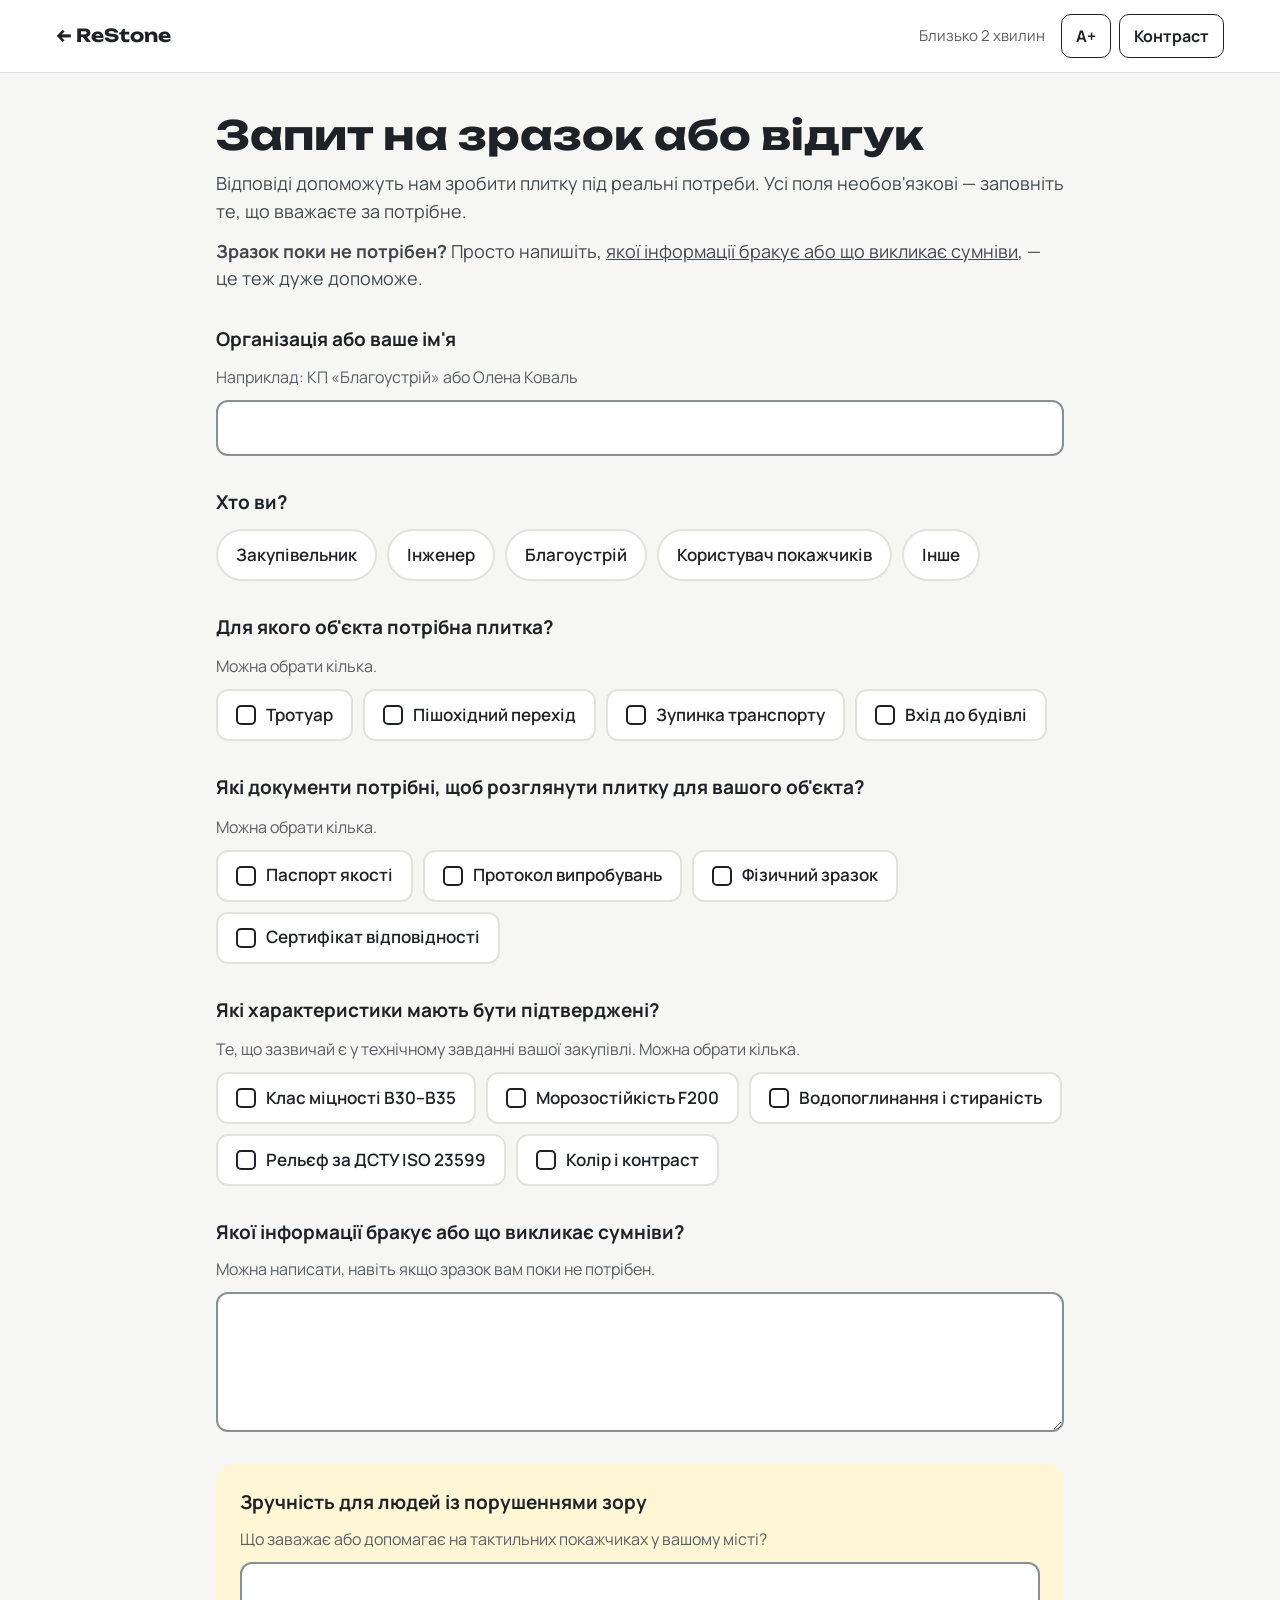
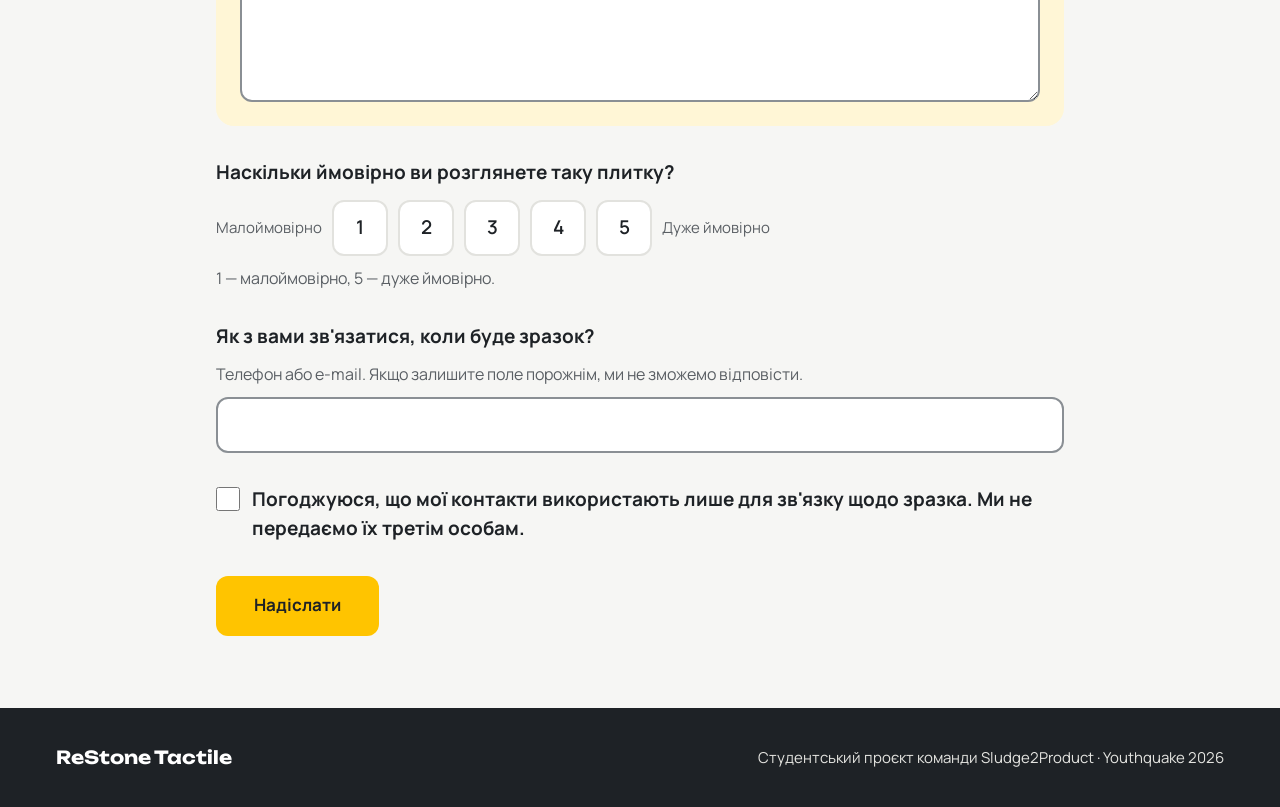
==== commit 22ce8c25: "Add optional field for user feedback and update form instructions for clarity" ====
--- a/form.html
+++ b/form.html
@@ -51,8 +51,10 @@
     <div id="form-view">
       <div class="form-head">
         <h1>Запит на зразок або відгук</h1>
-        <p>Відповіді допоможуть нам зробити плитку під реальні потреби. Обов'язкове лише перше поле, позначене <span
-            class="req" aria-hidden="true">*</span>.</p>
+        <p>Відповіді допоможуть нам зробити плитку під реальні потреби. Усі поля необов'язкові — заповніть те, що
+          вважаєте за потрібне.</p>
+        <p><strong>Зразок поки не потрібен?</strong> Просто напишіть, <a href="#missing">якої інформації бракує або що
+            викликає сумніви</a>, — це теж дуже допоможе.</p>
       </div>
 
       <div class="error-summary" id="error-summary" role="alert" tabindex="-1" hidden>
@@ -63,9 +65,9 @@
       <form class="form" id="request-form" novalidate>
 
         <div class="field">
-          <label for="org">Організація або ваше ім'я <span class="req" aria-hidden="true">*</span></label>
+          <label for="org">Організація або ваше ім'я</label>
           <span class="help" id="org-help">Наприклад: КП «Благоустрій» або Олена Коваль</span>
-          <input class="input" id="org" name="org" type="text" autocomplete="organization" required aria-required="true"
+          <input class="input" id="org" name="org" type="text" autocomplete="organization"
             aria-describedby="org-help org-error">
           <span class="error-text" id="org-error"></span>
         </div>
@@ -130,6 +132,15 @@
                 контраст</span></label>
           </div>
         </fieldset>
+
+
+        <div class="field">
+          <label for="missing">Якої інформації бракує або що викликає сумніви?</label>
+          <span class="help" id="missing-help">Можна написати, навіть якщо зразок вам поки не потрібен.</span>
+          <textarea class="textarea" id="missing" name="missing" rows="3" maxlength="2000"
+            aria-describedby="missing-help missing-error"></textarea>
+          <span class="error-text" id="missing-error"></span>
+        </div>
 
         <div class="field hint-box">
           <label for="access">Зручність для людей із порушеннями зору</label>
